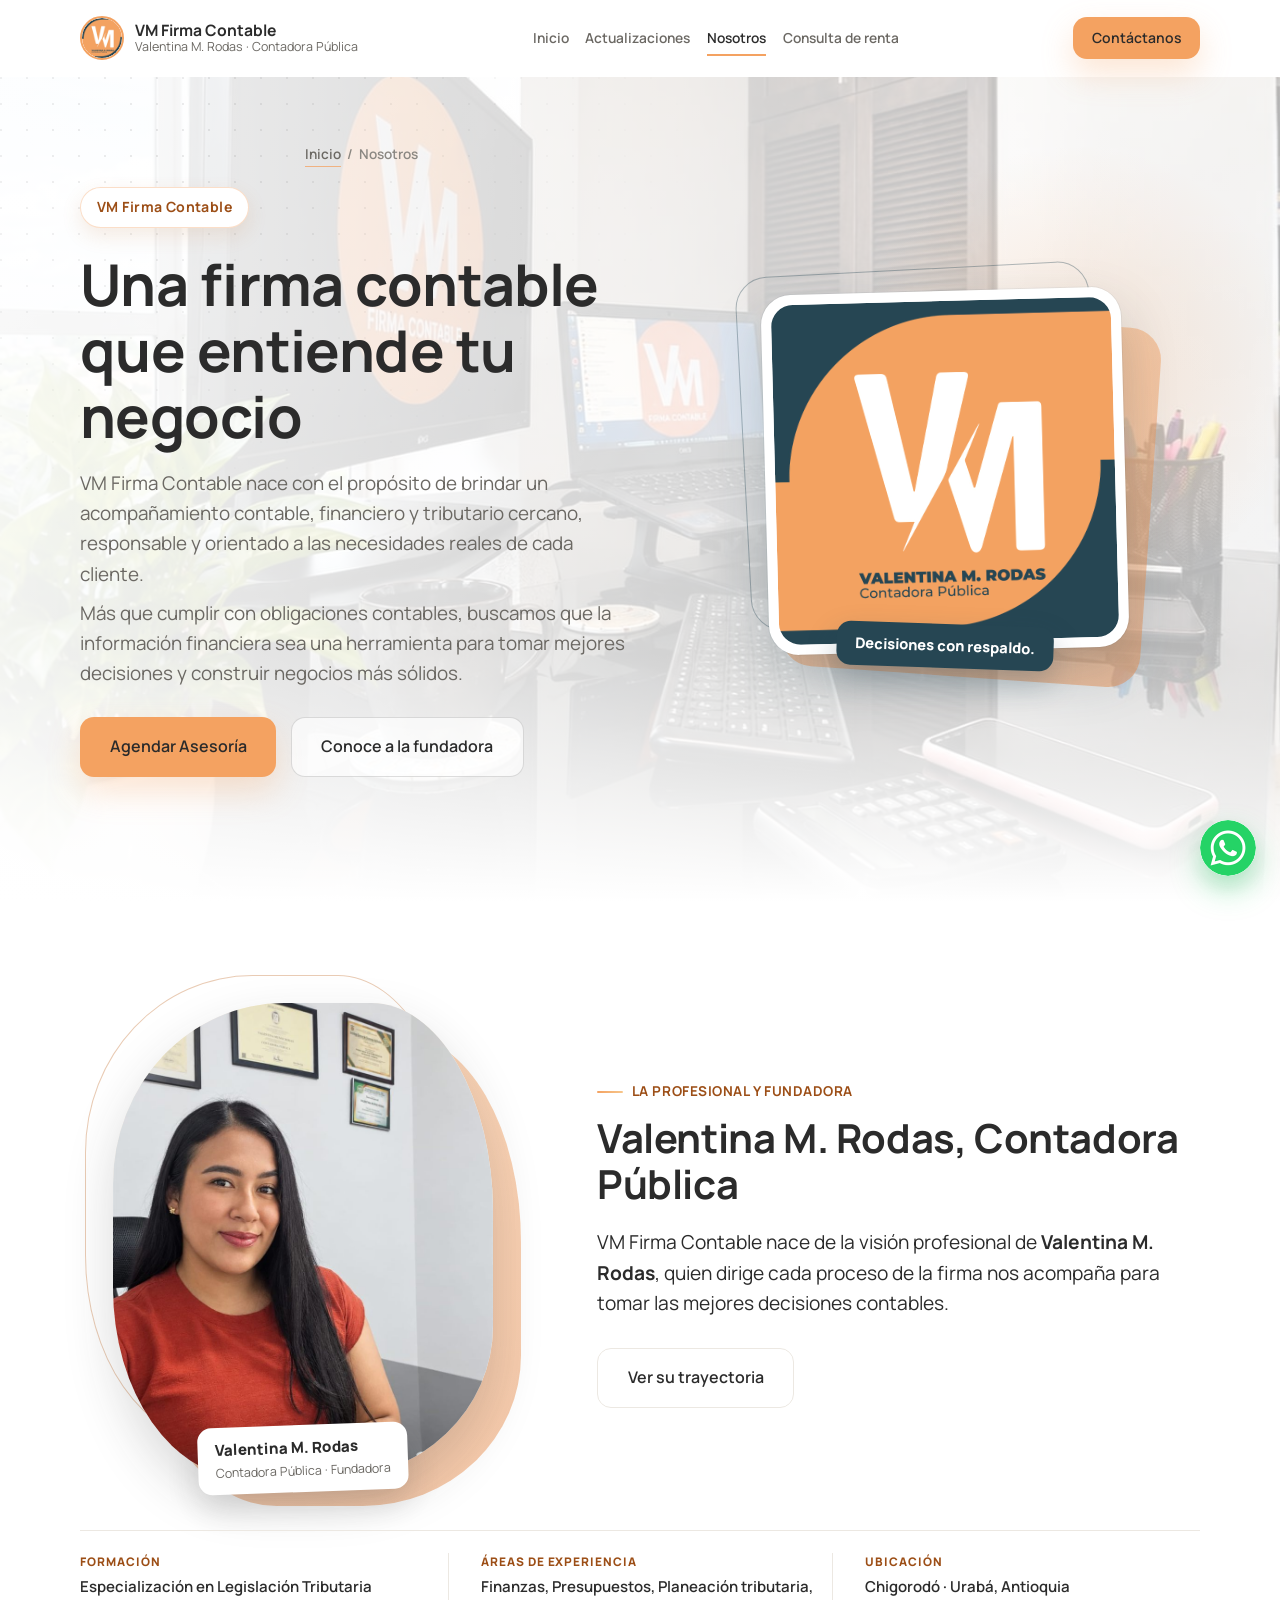
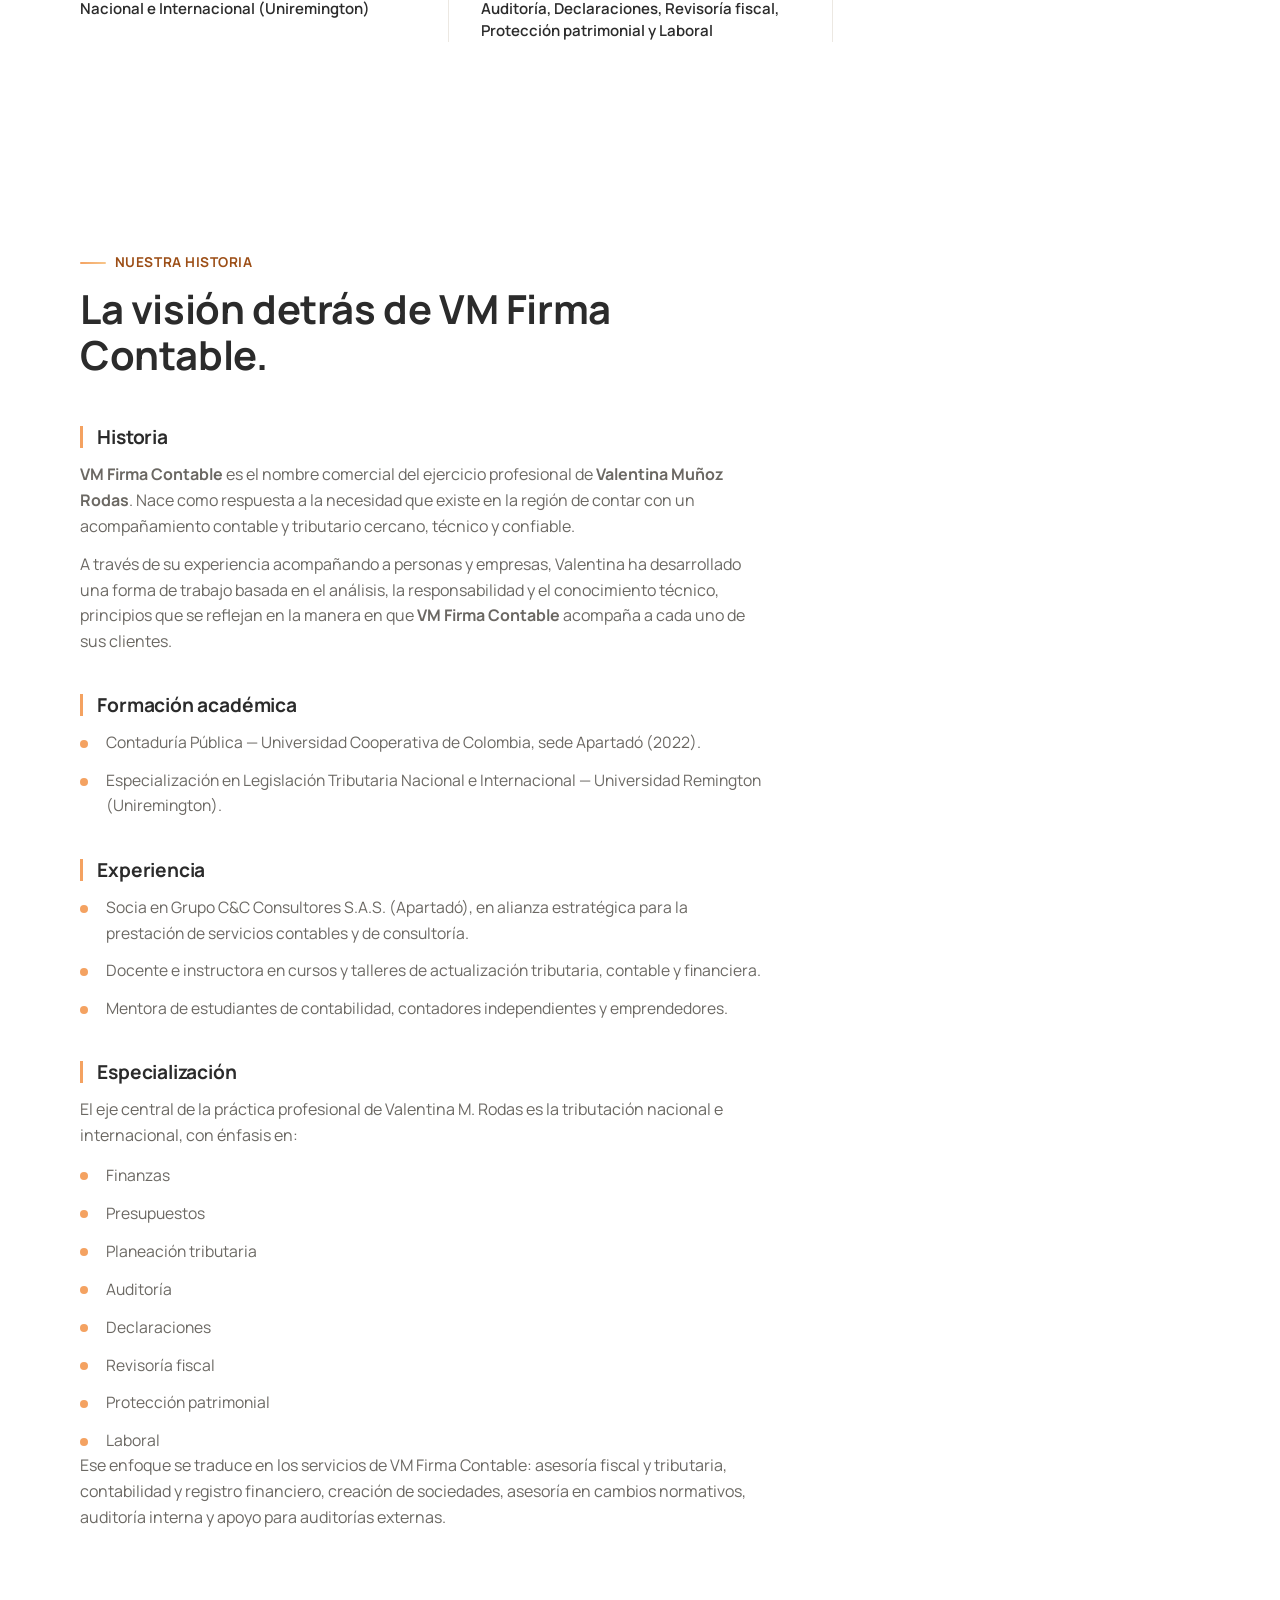
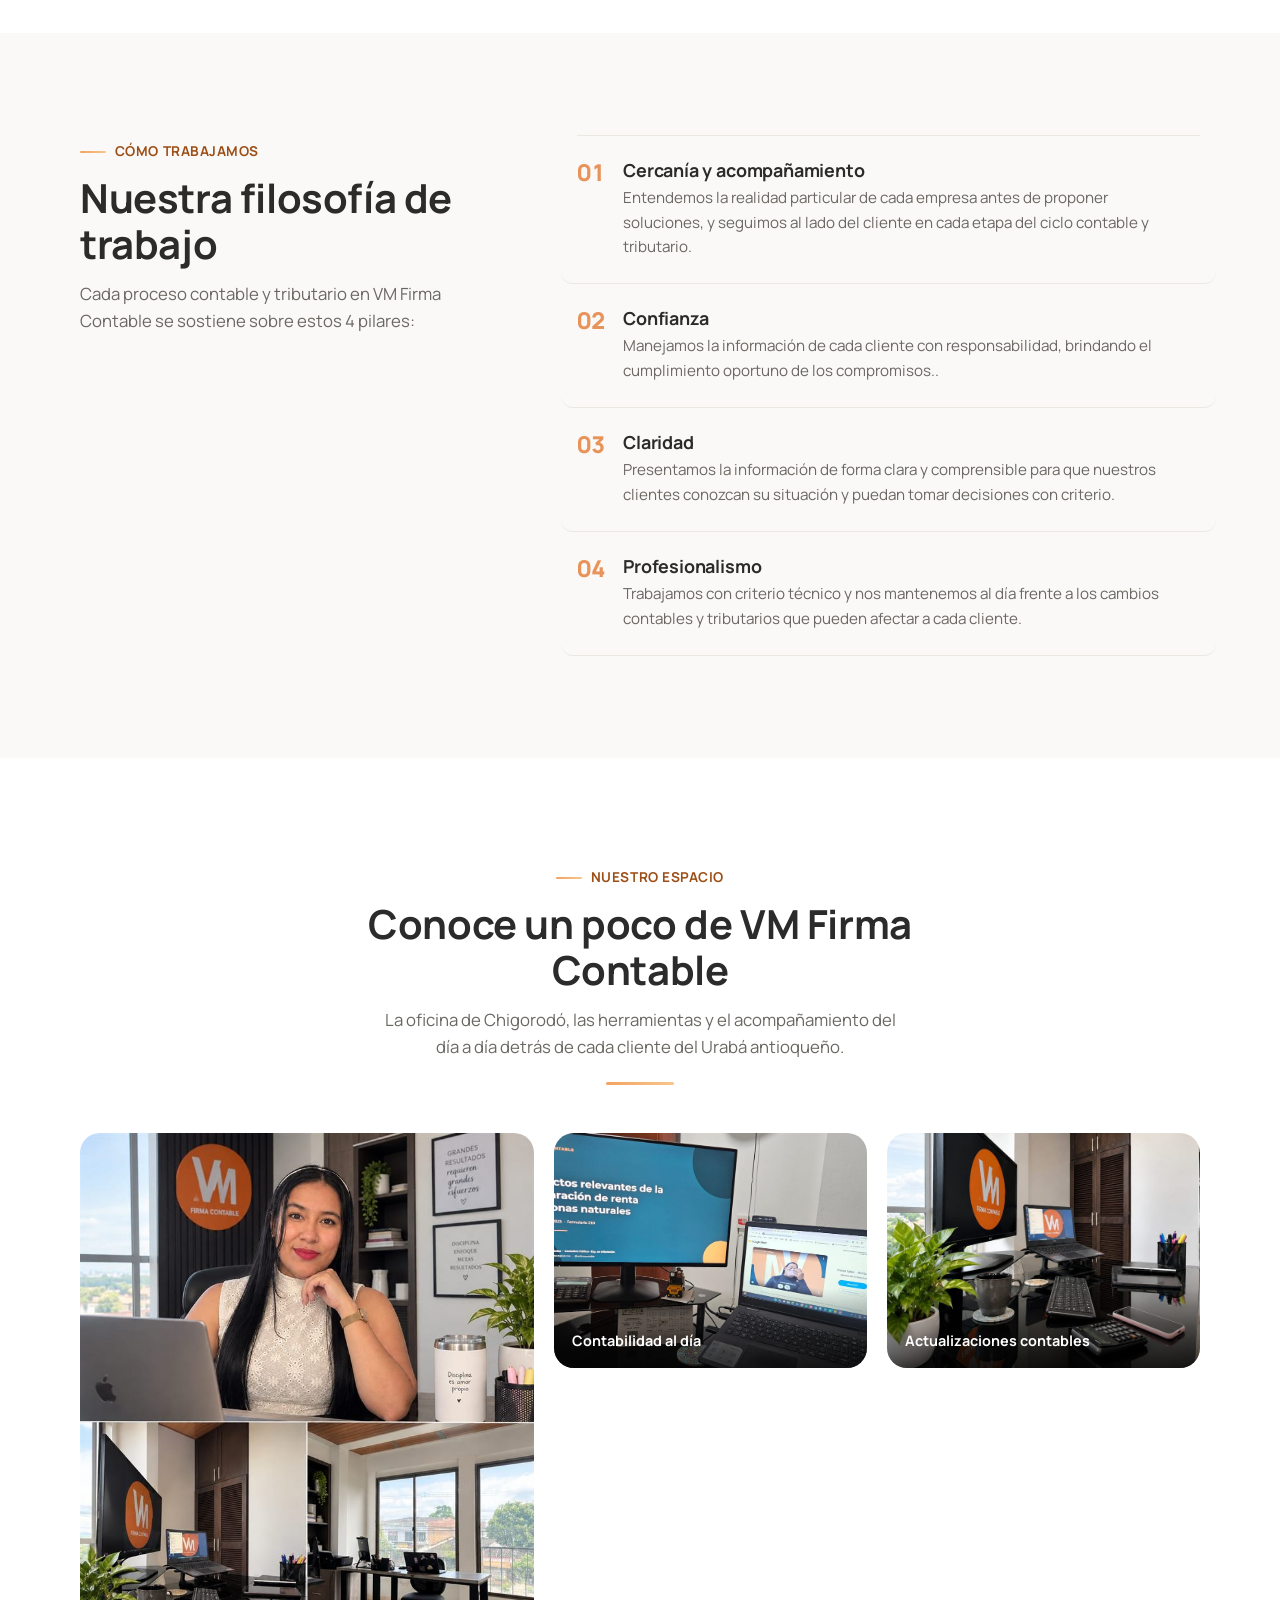
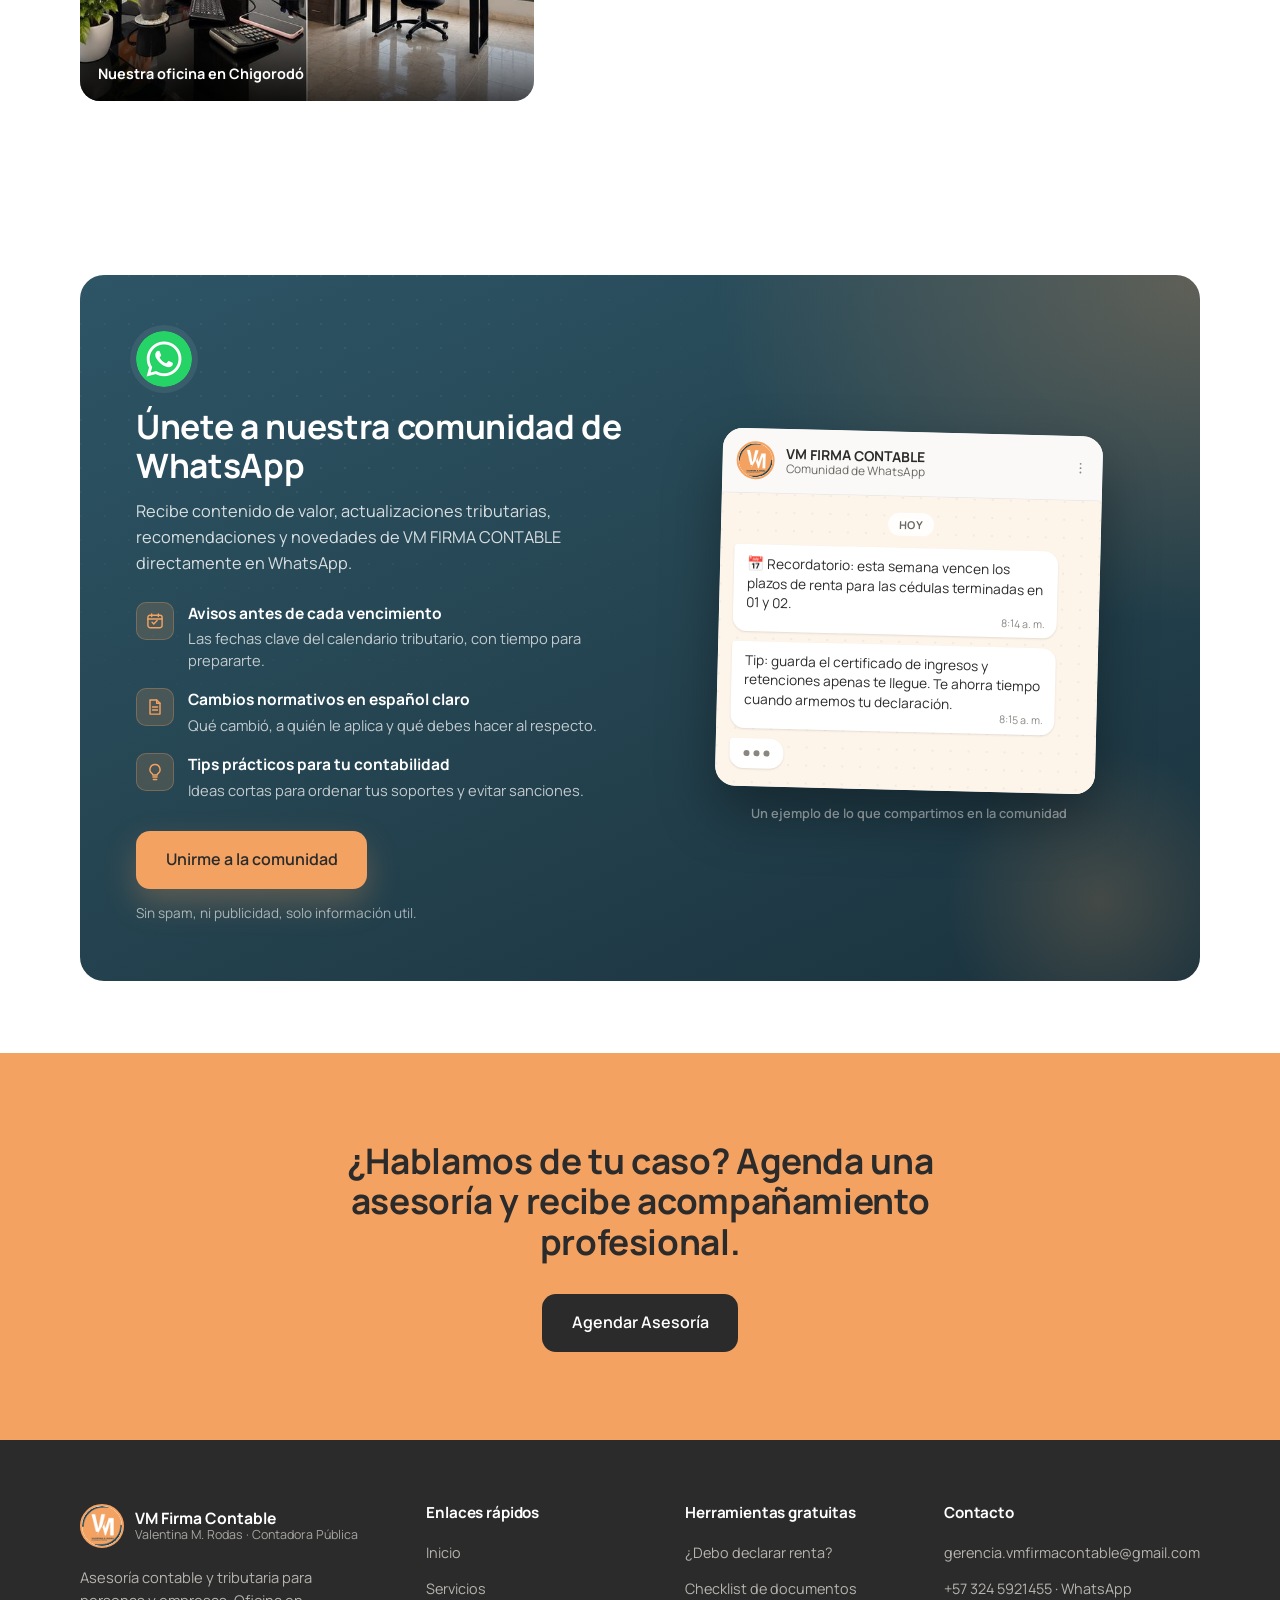
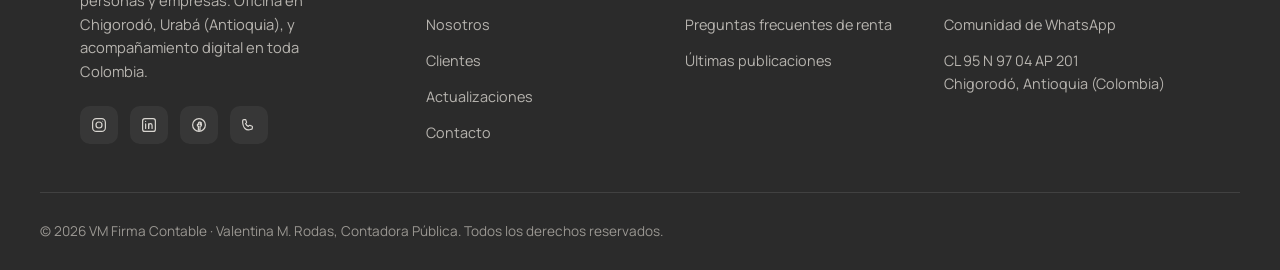
==== biografia.html @ 5d41e36f "website upload" ====
<!DOCTYPE html>
<html lang="es-CO">
<head>
  <meta charset="UTF-8">
  <meta name="viewport" content="width=device-width, initial-scale=1.0">
  <title>Valentina M. Rodas · Contadora Pública en Chigorodó, Urabá</title>
  <meta name="description" content="Valentina M. Rodas, contadora pública especialista en tributación nacional e internacional y fundadora de VM Firma Contable en Chigorodó, Urabá.">
  <meta name="author" content="Valentina M. Rodas">
  <meta name="robots" content="index, follow, max-snippet:-1, max-image-preview:large, max-video-preview:-1">
  <meta name="theme-color" content="#F4A261">

  <!-- URL canónica: evita que /index.html, parámetros o variantes
       se indexen como páginas distintas. -->
  <link rel="canonical" href="https://vmfirmacontable.vercel.app/biografia.html">

  <!-- Open Graph (WhatsApp, Facebook, LinkedIn) -->
  <meta property="og:type" content="profile">
  <meta property="og:locale" content="es_CO">
  <meta property="og:site_name" content="VM Firma Contable · Valentina M. Rodas">
  <meta property="og:url" content="https://vmfirmacontable.vercel.app/biografia.html">
  <meta property="og:title" content="Valentina M. Rodas · Contadora Pública en Chigorodó, Urabá">
  <meta property="og:description" content="Formación, experiencia y forma de trabajar de la contadora pública detrás de VM Firma Contable.">
  <meta property="og:image" content="https://vmfirmacontable.vercel.app/assets/og-image.jpg">
  <meta property="og:image:width" content="1200">
  <meta property="og:image:height" content="630">
  <meta property="og:image:alt" content="Valentina M. Rodas, Contadora Pública — VM Firma Contable, Chigorodó, Urabá">

  <!-- Twitter / X -->
  <meta name="twitter:card" content="summary_large_image">
  <meta name="twitter:title" content="Valentina M. Rodas · Contadora Pública en Chigorodó, Urabá">
  <meta name="twitter:description" content="Formación, experiencia y forma de trabajar de la contadora pública detrás de VM Firma Contable.">
  <meta name="twitter:image" content="https://vmfirmacontable.vercel.app/assets/og-image.jpg">

  <!-- Iconos y manifiesto (el logo real de la marca, en tamaño de icono) -->
  <link rel="icon" href="assets/logo-vm-96.png" type="image/png" sizes="96x96">
  <link rel="apple-touch-icon" href="assets/logo-vm-96.png">
  <link rel="manifest" href="site.webmanifest">

  <!-- Tipografía: se precarga y se aplica sin bloquear el render.
       Pesos usados realmente por el CSS: 400, 600, 700 y 800. -->
  <link rel="preconnect" href="https://fonts.googleapis.com">
  <link rel="preconnect" href="https://fonts.gstatic.com" crossorigin>
  <link rel="preload" as="style" href="https://fonts.googleapis.com/css2?family=Manrope:wght@400;600;700;800&display=swap">
  <link rel="stylesheet" href="https://fonts.googleapis.com/css2?family=Manrope:wght@400;600;700;800&display=swap" media="print" onload="this.media='all'">
  <noscript><link rel="stylesheet" href="https://fonts.googleapis.com/css2?family=Manrope:wght@400;600;700;800&display=swap"></noscript>

  <link rel="stylesheet" href="css/styles.css">
  <link rel="stylesheet" href="css/pages.css">

  <!-- ===================================================================
       Datos estructurados: perfil profesional + migas de pan.
       Solo refleja informacion que aparece visible en esta pagina.
       =================================================================== -->
  <script type="application/ld+json">
  {
    "@context": "https://schema.org",
    "@graph": [
      {
        "@type": "Person",
        "@id": "https://vmfirmacontable.vercel.app/biografia.html#valentina",
        "name": "Valentina Mu\u00f1oz Rodas",
        "alternateName": "Valentina M. Rodas",
        "jobTitle": "Contadora P\u00fablica \u00b7 Esp. en Legislaci\u00f3n Tributaria Nacional e Internacional",
        "description": "Contadora p\u00fablica con base en Chigorod\u00f3, Urab\u00e1 (Antioquia), fundadora y directora de VM Firma Contable, especializada en tributaci\u00f3n nacional e internacional.",
        "url": "https://vmfirmacontable.vercel.app/biografia.html",
        "image": "https://vmfirmacontable.vercel.app/assets/equipo/valentina-retrato.jpg",
        "knowsLanguage": "es-CO",
        "worksFor": { "@id": "https://vmfirmacontable.vercel.app/#firma" },
        "alumniOf": [
          {
            "@type": "CollegeOrUniversity",
            "name": "Universidad Cooperativa de Colombia, sede Apartad\u00f3"
          },
          {
            "@type": "CollegeOrUniversity",
            "name": "Universidad Remington (Uniremington)"
          }
        ],
        "knowsAbout": [
          "Legislaci\u00f3n tributaria nacional e internacional",
          "Planeaci\u00f3n tributaria",
          "Contabilidad y registro financiero",
          "Declaraci\u00f3n de renta",
          "Revisor\u00eda fiscal",
          "Auditor\u00eda interna",
          "Finanzas y presupuestos",
          "Protecci\u00f3n patrimonial",
          "Creaci\u00f3n de sociedades"
        ],
        "address": {
          "@type": "PostalAddress",
          "addressLocality": "Chigorod\u00f3",
          "addressRegion": "Antioquia",
          "addressCountry": "CO"
        },
        "sameAs": [
          "https://www.linkedin.com/in/rodasvalentina12",
          "https://www.instagram.com/vmfirmacontable/"
        ]
      },
      {
        "@type": "ProfilePage",
        "@id": "https://vmfirmacontable.vercel.app/biografia.html#webpage",
        "url": "https://vmfirmacontable.vercel.app/biografia.html",
        "name": "Valentina M. Rodas \u00b7 Contadora P\u00fablica en Chigorod\u00f3, Urab\u00e1",
        "isPartOf": { "@id": "https://vmfirmacontable.vercel.app/#website" },
        "mainEntity": { "@id": "https://vmfirmacontable.vercel.app/biografia.html#valentina" },
        "inLanguage": "es-CO"
      },
      {
        "@type": "BreadcrumbList",
        "@id": "https://vmfirmacontable.vercel.app/biografia.html#breadcrumb",
        "itemListElement": [
        { "@type": "ListItem", "position": 1, "name": "Inicio", "item": "https://vmfirmacontable.vercel.app/" },
        { "@type": "ListItem", "position": 2, "name": "Nosotros" }
        ]
      }
    ]
  }
  </script>
</head>
<body data-page="biografia">
  <a class="skip-link" href="#main-content">Saltar al contenido principal</a>

  <header class="site-header" id="siteHeader">
    <div class="container site-header__inner">
      <a href="index.html" class="brand" aria-label="VM Firma Contable — Ir al inicio">
        <span class="brand__mark" aria-hidden="true">
          <img src="assets/logo-vm-96.png" alt="" width="96" height="96">
        </span>
        <span class="brand__text">
          <span class="brand__name">VM Firma Contable</span>
          <span class="brand__role">Valentina M. Rodas<span class="brand__role-extra"> · Contadora Pública</span></span>
        </span>
      </a>

      <nav class="main-nav" id="mainNav" aria-label="Navegación principal">
        <ul class="main-nav__list">
          <li><a href="index.html#inicio">Inicio</a></li>
          <li><a href="actualizaciones-contables.html" data-page="actualizaciones">Actualizaciones</a></li>
          <li><a href="biografia.html" data-page="biografia">Nosotros</a></li>
          <li><a href="consulta-renta.html" data-page="consulta-renta">Consulta de renta</a></li>
        </ul>
      </nav>

      <div class="site-header__actions">
        <a href="index.html#contacto" class="btn btn--primary btn--sm">
          <span class="btn-text-full">Contáctanos</span>
          <span class="btn-text-short">Contacto</span>
        </a>
      </div>

      <button type="button" class="nav-toggle" id="navToggle" aria-expanded="false" aria-controls="mainNav" aria-label="Abrir menú de navegación">
        <span class="nav-toggle__bar"></span>
        <span class="nav-toggle__bar"></span>
        <span class="nav-toggle__bar"></span>
      </button>
    </div>
  </header>

  <main id="main-content">

    <!-- ===================== HERO · LA FIRMA =====================
         Primer bloque de "Nosotros": presenta a VM Firma Contable como
         marca, sin hablar todavía de la profesional. -->
    <section class="hero hero--claro bio-hero firma-hero">
      <div class="container hero__inner">
        <div class="hero__content">
          <nav class="breadcrumb" aria-label="Ruta de navegación">
            <a href="index.html">Inicio</a>
            <span aria-hidden="true">/</span>
            <span>Nosotros</span>
          </nav>

          <p class="hero__badge reveal">VM Firma Contable</p>
          <h1 class="hero__title reveal">Una firma contable que entiende tu negocio</h1>
          <p class="hero__subtitle reveal">VM Firma Contable nace con el propósito de brindar un acompañamiento contable, financiero y tributario cercano, responsable y orientado a las necesidades reales de cada cliente.</p>
          <p class="hero__subtitle reveal">Más que cumplir con obligaciones contables, buscamos que la información financiera sea una herramienta para tomar mejores decisiones y construir negocios más sólidos.</p>

          <div class="hero__cta reveal">
            <a href="https://wa.me/573245921455" class="btn btn--primary btn--lg" data-wa="biografia">Agendar Asesoría</a>
            <a href="#profesional" class="btn btn--ghost btn--lg">Conoce a la fundadora</a>
          </div>
        </div>

        <!-- Logo de la firma (assets/firma/logo-firma.png) -->
        <figure class="firma-logo reveal">
          <div class="firma-logo__frame">
            <img src="assets/firma/logo-firma.jpeg" width="800" height="800" fetchpriority="high" decoding="async" alt="Logo de VM Firma Contable">
          </div>
          <figcaption class="firma-logo__lema">Decisiones con respaldo.</figcaption>
        </figure>
      </div>
    </section>

    <!-- ===================== LA PROFESIONAL =====================
         Segundo bloque: Valentina como profesional y fundadora, la
         visión alrededor de la cual crece la firma. -->
    <section id="profesional" class="section profesional">
      <div class="container profesional__grid">
        <!-- Fotografía profesional de Valentina M. Rodas -->
        <figure class="hero-figure reveal">
          <div class="bio-portrait">
            <img src="assets/equipo/valentina-retrato.jpg" width="820" height="1367" decoding="async" alt="Retrato de Valentina M. Rodas, contadora pública y fundadora de VM Firma Contable">
          </div>
          <figcaption class="hero-figure__caption">
            <span class="hero-figure__name">Valentina M. Rodas</span>
            <span class="hero-figure__role">Contadora Pública · Fundadora</span>
          </figcaption>
        </figure>

        <div class="profesional__content">
          <div class="section-header reveal">
            <p class="section-eyebrow">La profesional y fundadora</p>
            <h2 class="section-title">Valentina M. Rodas, Contadora Pública</h2>
          </div>
          <p class="profesional__lead reveal">VM Firma Contable nace de la visión profesional de <strong>Valentina M. Rodas</strong>, quien dirige cada proceso de la firma nos acompaña para tomar las mejores decisiones contables.</p>
          <div class="hero__cta reveal">
            <a href="#historia" class="btn btn--ghost btn--lg">Ver su trayectoria</a>
          </div>
        </div>
      </div>

      <!-- Credenciales de la profesional -->
      <div class="container">
        <ul class="hero-credenciales reveal">
          <li>
            <span>Formación</span>
            <strong>Especialización en Legislación Tributaria Nacional e Internacional (Uniremington)</strong>
          </li>
          <li>
            <span>Áreas de Experiencia</span>
            <strong>Finanzas, Presupuestos, Planeación tributaria, Auditoría, Declaraciones, Revisoría fiscal, Protección patrimonial y Laboral</strong>
          </li>
          <li>
            <span>Ubicación</span>
            <strong>Chigorodó · Urabá, Antioquia</strong>
          </li>
        </ul>
      </div>
    </section>

    <!-- ===================== HISTORIA ===================== -->
    <section id="historia" class="section">
      <div class="container bio__grid">
        <div>
          <div class="section-header reveal">
            <p class="section-eyebrow">Nuestra historia</p>
            <h2 class="section-title">La visión detrás de VM Firma Contable.</h2>
          </div>

          <div class="bio-block reveal">
            <h3>Historia</h3>
            <p><strong>VM Firma Contable</strong> es el nombre comercial del ejercicio profesional de
               <strong>Valentina Muñoz Rodas</strong>. Nace como respuesta a la necesidad que existe en la región de contar con un acompañamiento contable y
                tributario cercano, técnico y confiable.
            </p>

            <p>
              A través de su experiencia acompañando a personas y empresas, Valentina ha
              desarrollado una forma de trabajo basada en el análisis, la responsabilidad y
              el conocimiento técnico, principios que se reflejan en la manera en que
              <strong>VM Firma Contable</strong> acompaña a cada uno de sus clientes.
            </p>
          </div>

          <div class="bio-block reveal">
            <h3>Formación académica</h3>
            <ul class="bio-list">
              <li>Contaduría Pública — Universidad Cooperativa de Colombia, sede Apartadó (2022).</li>
              <li>Especialización en Legislación Tributaria Nacional e Internacional — Universidad Remington (Uniremington).</li>
            </ul>
          </div>

          <div class="bio-block reveal">
            <h3>Experiencia</h3>
            <ul class="bio-list">
              <li>Socia en Grupo C&amp;C Consultores S.A.S. (Apartadó), en alianza estratégica para la prestación de servicios contables y de consultoría.</li>
              <li>Docente e instructora en cursos y talleres de actualización tributaria, contable y financiera.</li>
              <li>Mentora de estudiantes de contabilidad, contadores independientes y emprendedores.</li>
              </ul>
          </div>

          <div class="bio-block reveal">
            <h3>Especialización</h3>
            <p>El eje central de la práctica profesional de Valentina M. Rodas es la tributación nacional e internacional, con énfasis en:</p>
            <ul class="bio-list">
              <li>Finanzas</li>
              <li>Presupuestos</li>
              <li>Planeación tributaria</li>
              <li>Auditoría</li>
              <li>Declaraciones</li>
              <li>Revisoría fiscal</li>
              <li>Protección patrimonial</li>
              <li>Laboral</li>
            </ul>
            <p>Ese enfoque se traduce en los <a href="index.html#servicios">servicios de VM Firma Contable</a>: asesoría fiscal y tributaria, contabilidad y registro financiero, creación de sociedades, asesoría en cambios normativos, auditoría interna y apoyo para auditorías externas.</p>
          </div>
        </div>

      </div>
    </section>

    <!-- ===================== FILOSOFÍA / PILARES ===================== -->
    <section class="pilares section">
      <div class="container pilares__grid">
        <div class="section-header reveal">
          <p class="section-eyebrow">Cómo trabajamos</p>
          <h2 class="section-title">Nuestra filosofía de trabajo</h2>
          <p class="section-subtitle">Cada proceso contable y tributario en VM Firma Contable se sostiene sobre estos 4 pilares:</p>
        </div>

        <ol class="pilares__list">
          <li class="pilar reveal">
            <span class="pilar__num" aria-hidden="true">01</span>
            <div class="pilar__body">
              <h3>Cercanía y acompañamiento</h3>
              <p>Entendemos la realidad particular de cada empresa antes de proponer soluciones, y seguimos al lado del cliente en cada etapa del ciclo contable y tributario.</p>
            </div>
          </li>

          <li class="pilar reveal">
            <span class="pilar__num" aria-hidden="true">02</span>
            <div class="pilar__body">
              <h3>Confianza</h3>
              <p>Manejamos la información de cada cliente con responsabilidad, brindando el cumplimiento oportuno de los compromisos..</p>
            </div>
          </li>

          <li class="pilar reveal">
            <span class="pilar__num" aria-hidden="true">03</span>
            <div class="pilar__body">
              <h3>Claridad</h3>
              <p>Presentamos la información de forma clara y comprensible para que nuestros clientes conozcan su situación y puedan tomar decisiones con criterio.</p>
            </div>
          </li>

          <li class="pilar reveal">
            <span class="pilar__num" aria-hidden="true">04</span>
            <div class="pilar__body">
              <h3>Profesionalismo</h3>
              <p>Trabajamos con criterio técnico y nos mantenemos al día frente a los cambios contables y tributarios que pueden afectar a cada cliente.</p>
            </div>
          </li>

        </ol>
      </div>
    </section>

    <!-- ===================== NUESTRO ESPACIO ===================== -->
    <section id="espacio" class="section">
      <div class="container">
        <div class="section-header center reveal">
          <p class="section-eyebrow">Nuestro espacio</p>
          <h2 class="section-title">Conoce un poco de VM Firma Contable</h2>
          <p class="section-subtitle">La oficina de Chigorodó, las herramientas y el acompañamiento del día a día detrás de cada cliente del Urabá antioqueño.</p>
        </div>

        <div class="espacio__grid">
          <figure class="photo-slot reveal">
            <img src="assets/equipo/oficina.jpg" width="700" height="876" loading="lazy" decoding="async" alt="Oficina de VM Firma Contable en Chigorodó">
            <figcaption class="photo-slot__caption">Nuestra oficina en Chigorodó</figcaption>
          </figure>

          <figure class="photo-slot reveal">
            <img src="assets/equipo/equipo.jpg" width="1100" height="619" loading="lazy" decoding="async" alt="Equipo de trabajo de VM Firma Contable">
            <figcaption class="photo-slot__caption">Contabilidad al día</figcaption>
          </figure>

          <figure class="photo-slot reveal">
            <img src="assets/equipo/atencion.jpg" width="760" height="710" loading="lazy" decoding="async" alt="Asesoría contable con un cliente">
            <figcaption class="photo-slot__caption">Actualizaciones contables</figcaption>
          </figure>
        </div>
      </div>
    </section>

    <!-- ===================== COMUNIDAD DE WHATSAPP ===================== -->
    <section id="comunidad" class="comunidad">
      <div class="container">
        <div class="comunidad__card reveal">
          <div class="comunidad__body">
            <span class="comunidad__icon" aria-hidden="true">
              <img src="assets/whatsapp.png" alt="" width="56" height="56" loading="lazy" decoding="async">
            </span>
            <h2 class="comunidad__title">Únete a nuestra comunidad de WhatsApp</h2>
            <p class="comunidad__text">Recibe contenido de valor, actualizaciones tributarias, recomendaciones y novedades de VM FIRMA CONTABLE directamente en WhatsApp.</p>

            <ul class="comunidad__list">
              <li>
                <span class="comunidad__list-icon" aria-hidden="true">
                  <svg viewBox="0 0 24 24" fill="none" stroke="currentColor" stroke-width="1.7" stroke-linecap="round" stroke-linejoin="round"><rect x="3.5" y="5" width="17" height="15" rx="2.5"/><path d="M3.5 9.5h17M8 3.5v3M16 3.5v3"/><path d="M8.5 13.5l2 2 4-4"/></svg>
                </span>
                <span class="comunidad__list-text">
                  <strong>Avisos antes de cada vencimiento</strong>
                  Las fechas clave del calendario tributario, con tiempo para prepararte.
                </span>
              </li>
              <li>
                <span class="comunidad__list-icon" aria-hidden="true">
                  <svg viewBox="0 0 24 24" fill="none" stroke="currentColor" stroke-width="1.7" stroke-linecap="round" stroke-linejoin="round"><path d="M6 3.5h8l4 4v13H6z"/><path d="M14 3.5v4h4"/><path d="M9 12h6M9 15.5h6"/></svg>
                </span>
                <span class="comunidad__list-text">
                  <strong>Cambios normativos en español claro</strong>
                  Qué cambió, a quién le aplica y qué debes hacer al respecto.
                </span>
              </li>
              <li>
                <span class="comunidad__list-icon" aria-hidden="true">
                  <svg viewBox="0 0 24 24" fill="none" stroke="currentColor" stroke-width="1.7" stroke-linecap="round" stroke-linejoin="round"><path d="M9.5 18h5"/><path d="M10 21h4"/><path d="M12 3a6 6 0 00-3.5 10.9c.5.4.8 1 .8 1.6h5.4c0-.6.3-1.2.8-1.6A6 6 0 0012 3z"/></svg>
                </span>
                <span class="comunidad__list-text">
                  <strong>Tips prácticos para tu contabilidad</strong>
                  Ideas cortas para ordenar tus soportes y evitar sanciones.
                </span>
              </li>
            </ul>

            <div class="comunidad__actions">
              <a href="https://chat.whatsapp.com/EwELMxwd1Uo0adixCrLXA1" class="btn btn--primary btn--lg" data-wa-comunidad target="_blank" rel="noopener">Unirme a la comunidad</a>
              <p class="comunidad__note">Sin spam, ni publicidad, solo información util.</p>
            </div>
          </div>

          <!-- Vista previa decorativa del chat: ejemplo de lo que se
               comparte en la comunidad. -->
          <div class="comunidad__preview">
            <div class="wa-chat" aria-hidden="true">
              <div class="wa-chat__head">
                <span class="wa-chat__avatar"><img src="assets/logo-vm-96.png" alt="" width="96" height="96" loading="lazy" decoding="async"></span>
                <span class="wa-chat__id">
                  <strong>VM FIRMA CONTABLE</strong>
                  <span>Comunidad de WhatsApp</span>
                </span>
                <span class="wa-chat__menu">
                  <svg viewBox="0 0 24 24" fill="currentColor"><circle cx="12" cy="5.5" r="1.4"/><circle cx="12" cy="12" r="1.4"/><circle cx="12" cy="18.5" r="1.4"/></svg>
                </span>
              </div>

              <div class="wa-chat__body">
                <span class="wa-chat__day">Hoy</span>

                <p class="wa-bubble">
                  📅 Recordatorio: esta semana vencen los plazos de renta para las cédulas terminadas en 01 y 02.
                  <span class="wa-bubble__time">8:14 a.&nbsp;m.</span>
                </p>

                <p class="wa-bubble">
                  Tip: guarda el certificado de ingresos y retenciones apenas te llegue. Te ahorra tiempo cuando armemos tu declaración.
                  <span class="wa-bubble__time">8:15 a.&nbsp;m.</span>
                </p>

                <p class="wa-bubble wa-bubble--typing">
                  <span></span><span></span><span></span>
                </p>
              </div>
            </div>

            <p class="comunidad__caption">Un ejemplo de lo que compartimos en la comunidad</p>
          </div>
        </div>
      </div>
    </section>

    <!-- ===================== CTA FINAL ===================== -->
    <section class="cta">
      <div class="container cta__inner reveal">
        <h2 class="cta__title">¿Hablamos de tu caso? Agenda una asesoría y recibe acompañamiento profesional.</h2>
        <a href="https://wa.me/573245921455" class="btn btn--dark btn--lg" data-wa="asesoria">Agendar Asesoría</a>
      </div>
    </section>
  </main>

  <!-- ===================== FOOTER ===================== -->
  <footer class="site-footer">
    <div class="container site-footer__grid">
      <div class="site-footer__brand">
        <a href="index.html" class="brand" aria-label="VM Firma Contable — Ir al inicio">
          <span class="brand__mark" aria-hidden="true">
            <img src="assets/logo-vm-96.png" alt="" width="96" height="96">
          </span>
          <span class="brand__text">
            <span class="brand__name">VM Firma Contable</span>
            <span class="brand__role">Valentina M. Rodas<span class="brand__role-extra"> · Contadora Pública</span></span>
          </span>
        </a>
        <p>Asesoría contable y tributaria para personas y empresas. Oficina en Chigorodó, Urabá (Antioquia), y acompañamiento digital en toda Colombia.</p>
        <ul class="site-footer__social">
          <li><a target="_blank" rel="noopener noreferrer" href="https://www.instagram.com/vmfirmacontable/?hl=es" aria-label="Síguenos en Instagram"><svg viewBox="0 0 24 24" fill="none" stroke="currentColor" stroke-width="1.6" stroke-linecap="round" stroke-linejoin="round"><rect x="3.5" y="3.5" width="17" height="17" rx="5"/><circle cx="12" cy="12" r="4"/><circle cx="17" cy="7" r="0.6" fill="currentColor" stroke="none"/></svg></a></li>
          <li><a target="_blank" rel="noopener noreferrer" href="https://www.linkedin.com/in/rodasvalentina12" aria-label="Síguenos en LinkedIn"><svg viewBox="0 0 24 24" fill="none" stroke="currentColor" stroke-width="1.6" stroke-linecap="round" stroke-linejoin="round"><rect x="3.5" y="3.5" width="17" height="17" rx="3"/><line x1="7.5" y1="10.5" x2="7.5" y2="16.5"/><line x1="7.5" y1="7.2" x2="7.5" y2="7.3"/><path d="M11.5 16.5v-4a2.3 2.3 0 014.6 0v4"/><line x1="11.5" y1="10.5" x2="11.5" y2="16.5"/></svg></a></li>
          <li><a target="_blank" rel="noopener noreferrer" href="https://www.facebook.com/profile.php?id=61587332335362&ref=PROFILE_EDIT_xav_ig_profile_page_web" aria-label="Síguenos en Facebook"><svg viewBox="0 0 24 24" fill="none" stroke="currentColor" stroke-width="1.6" stroke-linecap="round" stroke-linejoin="round"><circle cx="12" cy="12" r="8.5"/><path d="M13.8 8.2h-1.3c-.8 0-1.3.6-1.3 1.4v1.6H9.9v2.1h1.3v5.6h2.2v-5.6h1.6l.3-2.1h-1.9V9.9c0-.3.2-.5.5-.5h1.4z"/></svg></a></li>
          <li><a href="https://wa.me/573245921455" data-wa="general" target="_blank" rel="noopener" aria-label="Escríbenos por WhatsApp"><svg viewBox="0 0 24 24" fill="none" stroke="currentColor" stroke-width="1.6" stroke-linecap="round" stroke-linejoin="round"><path d="M3.5 6.5c0-1 .8-1.8 1.8-1.8h1.6c.5 0 .9.3 1 .8l.8 2.6c.1.4 0 .8-.3 1.1l-1 .9c.7 1.7 2 3 3.7 3.7l.9-1c.3-.3.7-.4 1.1-.3l2.6.8c.5.1.8.5.8 1v1.6c0 1-.8 1.8-1.8 1.8C8.3 20.6 3.4 15.7 3.5 6.5z"/></svg></a></li>
        </ul>
      </div>

      <nav class="site-footer__col" aria-label="Enlaces rápidos">
        <h3>Enlaces rápidos</h3>
        <ul>
          <li><a href="index.html#inicio">Inicio</a></li>
          <li><a href="index.html#servicios">Servicios</a></li>
          <li><a href="biografia.html">Nosotros</a></li>
          <li><a href="index.html#clientes">Clientes</a></li>
          <li><a href="actualizaciones-contables.html">Actualizaciones</a></li>
          <li><a href="index.html#contacto">Contacto</a></li>
        </ul>
      </nav>

      <nav class="site-footer__col" aria-label="Herramientas gratuitas">
        <h3>Herramientas gratuitas</h3>
        <ul>
          <li><a href="consulta-renta.html#renta">¿Debo declarar renta?</a></li>
          <li><a href="consulta-renta.html#documentos">Checklist de documentos</a></li>
          <li><a href="consulta-renta.html#preguntas-frecuentes">Preguntas frecuentes de renta</a></li>
          <li><a href="actualizaciones-contables.html#publicaciones">Últimas publicaciones</a></li>
        </ul>
      </nav>

      <div class="site-footer__col">
        <h3>Contacto</h3>
        <ul>
          <li><a href="mailto:gerencia.vmfirmacontable@gmail.com">gerencia.vmfirmacontable@gmail.com</a></li>
          <li><a href="tel:+573245921455">+57 324 5921455</a> · <a href="https://wa.me/573245921455" data-wa="general" target="_blank" rel="noopener">WhatsApp</a></li>
          <li><a href="https://chat.whatsapp.com/EwELMxwd1Uo0adixCrLXA1" data-wa-comunidad target="_blank" rel="noopener">Comunidad de WhatsApp</a></li>
          <li>CL 95 N 97 04 AP 201<br>Chigorodó, Antioquia (Colombia)</li>
        </ul>
      </div>
    </div>

    <div class="site-footer__bottom">
      <div class="container site-footer__bottom-inner">
        <p>© 2026 VM Firma Contable · Valentina M. Rodas, Contadora Pública. Todos los derechos reservados.</p>
      </div>
    </div>
  </footer>

  <!-- Botones flotantes: WhatsApp y volver arriba.
       El icono es assets/whatsapp.png: cambialo por otro archivo con el
       mismo nombre para reemplazarlo. -->
  <a href="https://wa.me/573245921455" class="whatsapp-fab" data-wa="asesoria" target="_blank" rel="noopener" aria-label="Escríbenos por WhatsApp">
    <img src="assets/whatsapp.png" alt="" width="56" height="56" loading="lazy" decoding="async">
  </a>

  <button type="button" class="to-top" data-to-top aria-label="Volver arriba">
    <svg viewBox="0 0 24 24" fill="none" stroke="currentColor" stroke-width="2" stroke-linecap="round" stroke-linejoin="round" aria-hidden="true"><path d="M12 19V5"/><path d="M5.5 11.5L12 5l6.5 6.5"/></svg>
  </button>

  <script src="js/config.js"></script>
  <script src="js/main.js" defer></script>
</body>
</html>
---- css/styles.css ----
/* =============================================================
   Valentina Rodas · Contadora Pública — Design System & Styles
   ============================================================= */

/* ---------- Reset ---------- */
*, *::before, *::after { box-sizing: border-box; }
html, body, h1, h2, h3, h4, p, ul, ol, li, figure { margin: 0; }
ul, ol { padding: 0; list-style: none; }
img, svg { display: block; max-width: 100%; }
a { color: inherit; text-decoration: none; }
button { font: inherit; color: inherit; background: none; border: none; cursor: pointer; }
input, textarea { font: inherit; color: inherit; }

/* ---------- Design tokens ---------- */
:root {
  --color-accent: #F4A261;
  --color-accent-dark: #E8935A;
  --color-accent-light: #FCEBD9;
  --color-accent-tint: #FDF4EA;
  --color-accent-text: #9C4E16;

  --color-white: #FFFFFF;
  --color-black: #2B2B2B;
  --color-ink: #1F1F1F;

  --color-text: #2B2B2B;
  --color-text-secondary: #6B6863;
  --color-text-muted: #8A8782;

  --color-border: #ECE8E2;
  --color-surface: #FAF9F7;

  --radius-sm: 10px;
  --radius-md: 14px;
  --radius-lg: 16px;
  --radius-full: 999px;

  --shadow-sm: 0 1px 2px rgba(43, 43, 43, 0.05), 0 1px 4px rgba(43, 43, 43, 0.04);
  --shadow-md: 0 8px 24px rgba(43, 43, 43, 0.07);
  --shadow-lg: 0 20px 48px rgba(43, 43, 43, 0.10);
  --shadow-accent: 0 14px 32px rgba(244, 162, 97, 0.28);

  --font-sans: 'Manrope', -apple-system, BlinkMacSystemFont, 'Segoe UI', sans-serif;

  --ease: cubic-bezier(0.4, 0, 0.2, 1);
  --transition: 300ms var(--ease);

  --container-max: 1200px;
  --section-pad: clamp(4rem, 8vw, 7rem);
}

/* ---------- Base ---------- */
html {
  scroll-behavior: smooth;
  -webkit-text-size-adjust: 100%;
}

body {
  font-family: var(--font-sans);
  color: var(--color-text);
  background: var(--color-white);
  line-height: 1.6;
  font-weight: 400;
  -webkit-font-smoothing: antialiased;
}

h1, h2, h3, h4 {
  font-weight: 700;
  line-height: 1.15;
  letter-spacing: -0.01em;
  color: var(--color-black);
}

.container {
  width: 100%;
  max-width: var(--container-max);
  margin: 0 auto;
  padding: 0 1.5rem;
}

.section { padding: var(--section-pad) 0; }

@media (min-width: 640px) {
  .container { padding: 0 2.5rem; }
}

.skip-link {
  position: absolute;
  left: 1rem; top: -60px;
  background: var(--color-black);
  color: var(--color-white);
  padding: 0.75rem 1.25rem;
  border-radius: var(--radius-sm);
  z-index: 1000;
  transition: top 200ms var(--ease);
}
.skip-link:focus { top: 1rem; }

:focus-visible {
  outline: 2px solid var(--color-accent-text);
  outline-offset: 3px;
  border-radius: 4px;
}

@media (prefers-reduced-motion: reduce) {
  html { scroll-behavior: auto; }
  *, *::before, *::after {
    animation-duration: 0.01ms !important;
    animation-iteration-count: 1 !important;
    transition-duration: 0.01ms !important;
  }
}

/* ---------- Scroll reveal ---------- */
.reveal.reveal-armed {
  opacity: 0;
  transform: translateY(24px);
  transition: opacity 700ms var(--ease), transform 700ms var(--ease);
  will-change: opacity, transform;
}
.reveal.reveal-armed.is-visible {
  opacity: 1;
  transform: translateY(0);
}

/* ---------- Buttons ---------- */
.btn {
  display: inline-flex;
  align-items: center;
  justify-content: center;
  gap: 0.5rem;
  font-weight: 600;
  font-size: 0.95rem;
  border-radius: var(--radius-md);
  padding: 0.85rem 1.5rem;
  transition: transform var(--transition), box-shadow var(--transition), background-color var(--transition), color var(--transition), border-color var(--transition);
  white-space: nowrap;
}

.btn--primary {
  background: var(--color-accent);
  color: var(--color-black);
  box-shadow: var(--shadow-accent);
}
.btn--primary:hover {
  background: var(--color-accent-dark);
  transform: translateY(-2px);
  box-shadow: 0 18px 36px rgba(244, 162, 97, 0.34);
}
.btn--primary:active { transform: translateY(0); }

.btn--dark {
  background: var(--color-black);
  color: var(--color-white);
}
.btn--dark:hover {
  background: #171717;
  transform: translateY(-2px);
  box-shadow: 0 16px 32px rgba(0, 0, 0, 0.18);
}

.btn--ghost {
  background: transparent;
  color: var(--color-black);
  border: 1.5px solid var(--color-border);
}
.btn--ghost:hover {
  border-color: var(--color-black);
  transform: translateY(-2px);
}

.btn--sm { padding: 0.6rem 1.15rem; font-size: 0.875rem; }
.btn--lg { padding: 1rem 1.85rem; font-size: 1rem; }

/* ---------- Section headers ---------- */
.section-eyebrow {
  display: inline-block;
  color: var(--color-accent-text);
  font-weight: 700;
  font-size: 0.85rem;
  letter-spacing: 0.04em;
  text-transform: uppercase;
  margin-bottom: 0.75rem;
}

.section-header { max-width: 640px; margin-bottom: 3rem; }
.section-header.center { margin-left: auto; margin-right: auto; text-align: center; }

.section-title {
  font-size: clamp(1.9rem, 3.2vw, 2.5rem);
  margin-bottom: 0.9rem;
}

.section-subtitle {
  font-size: 1.05rem;
  color: var(--color-text-secondary);
  max-width: 52ch;
}

.link-arrow {
  display: inline-flex;
  align-items: center;
  gap: 0.4rem;
  font-weight: 700;
  color: var(--color-black);
  border-bottom: 2px solid var(--color-accent);
  padding-bottom: 2px;
  transition: gap var(--transition), color var(--transition);
}
.link-arrow:hover { gap: 0.7rem; color: var(--color-accent-text); }

/* =============================================================
   HEADER
   ============================================================= */
.site-header {
  position: sticky;
  top: 0;
  z-index: 500;
  background: rgba(255, 255, 255, 0.85);
  backdrop-filter: blur(12px);
  -webkit-backdrop-filter: blur(12px);
  border-bottom: 1px solid transparent;
  transition: border-color var(--transition), box-shadow var(--transition);
}
.site-header.is-scrolled {
  border-color: var(--color-border);
  box-shadow: 0 4px 20px rgba(43, 43, 43, 0.05);
}

.site-header__inner {
  display: flex;
  align-items: center;
  justify-content: space-between;
  gap: 0.6rem;
  height: 76px;
}

.brand {
  display: flex;
  align-items: center;
  gap: 0.7rem;
  flex-shrink: 0;
  min-width: 0;
}

.brand__mark {
  display: flex;
  align-items: center;
  justify-content: center;
  width: 44px;
  height: 44px;
  border-radius: 50%;
  background: var(--color-white);
  border: 2px solid var(--color-accent);
  overflow: hidden;
  flex-shrink: 0;
  box-sizing: border-box;
}

.brand__mark img {
  width: 100%;
  height: 100%;
  object-fit: contain;
  display: block;
  border-radius: 50%;
}

.brand__text { display: flex; flex-direction: column; line-height: 1.2; }
.brand__name { font-weight: 700; font-size: 0.98rem; color: var(--color-black); }
.brand__role { font-size: 0.78rem; color: var(--color-text-secondary); }

/* La marca se lee "VM Firma Contable / Valentina M. Rodas - Contadora Publica".
   El cargo solo cabe en pantallas anchas; en movil queda nombre comercial
   arriba y persona natural debajo. */
@media (max-width: 639px) {
  .brand__role-extra { display: none; }
}

.main-nav {
  display: none;
}

.main-nav__list {
  display: flex;
  align-items: center;
  gap: 1.5rem;
}

.main-nav__list a {
  font-weight: 600;
  font-size: 0.92rem;
  color: var(--color-text-secondary);
  position: relative;
  padding: 0.3rem 0;
  transition: color var(--transition);
}
.main-nav__list a::after {
  content: '';
  position: absolute;
  left: 0; right: 0; bottom: -4px;
  height: 2px;
  background: var(--color-accent);
  transform: scaleX(0);
  transition: transform var(--transition);
}
.main-nav__list a:hover,
.main-nav__list a.is-active {
  color: var(--color-black);
}
.main-nav__list a:hover::after,
.main-nav__list a.is-active::after {
  transform: scaleX(1);
}

.site-header__actions {
  display: flex;
  align-items: center;
  gap: 0.6rem;
  flex-shrink: 0;
}
.site-header__actions .btn { flex-shrink: 0; }

.btn-text-short { display: none; }

.nav-toggle {
  display: flex;
  flex-direction: column;
  justify-content: center;
  align-items: center;
  gap: 5px;
  width: 40px;
  height: 40px;
  padding: 0.5rem;
  border-radius: var(--radius-sm);
  flex-shrink: 0;
}
.nav-toggle:hover { background: var(--color-surface); }
.nav-toggle__bar {
  display: block;
  width: 100%;
  height: 2px;
  background: var(--color-black);
  border-radius: 2px;
  transition: transform var(--transition), opacity var(--transition);
}
.nav-toggle[aria-expanded="true"] .nav-toggle__bar:nth-child(1) { transform: translateY(7px) rotate(45deg); }
.nav-toggle[aria-expanded="true"] .nav-toggle__bar:nth-child(2) { opacity: 0; }
.nav-toggle[aria-expanded="true"] .nav-toggle__bar:nth-child(3) { transform: translateY(-7px) rotate(-45deg); }

@media (min-width: 1140px) {
  .main-nav { display: block; }
  .nav-toggle { display: none; }
}

@media (max-width: 1139px) {
  .main-nav {
    display: block;
    position: absolute;
    top: 76px; left: 0; right: 0;
    background: var(--color-white);
    border-bottom: 1px solid var(--color-border);
    box-shadow: var(--shadow-md);
    max-height: 0;
    overflow: hidden;
    transition: max-height 350ms var(--ease);
  }
  .main-nav.is-open { max-height: 70vh; overflow-y: auto; }
  .main-nav__list {
    flex-direction: column;
    align-items: flex-start;
    gap: 0;
    padding: 0.5rem 1.5rem 1.5rem;
  }
  .main-nav__list li { width: 100%; }
  .main-nav__list a { display: block; padding: 0.85rem 0; width: 100%; }
  .main-nav__list a::after { display: none; }
}

@media (max-width: 479px) {
  .site-header .container { padding-left: 1rem; padding-right: 1rem; }
  .site-header__inner { gap: 0.5rem; }
  .site-header__actions { gap: 0.4rem; }
  .btn-text-full { display: none; }
  .btn-text-short { display: inline; }
  .site-header__actions .btn--primary { padding: 0.6rem 0.9rem; }
}

@media (max-width: 359px) {
  .brand__text { display: none; }
}

/* =============================================================
   HERO
   ============================================================= */
.hero {
  position: relative;
  padding: clamp(2.5rem, 6vw, 5rem) 0 clamp(3rem, 7vw, 6rem);
  overflow: hidden;
  isolation: isolate;
  background-color: #1e3944;
  background-image:
    radial-gradient(ellipse 85% 65% at 15% -10%, rgba(244, 162, 97, 0.20), transparent 60%),
    radial-gradient(ellipse 70% 60% at 105% 20%, rgba(96, 150, 163, 0.45), transparent 65%),
    radial-gradient(ellipse 55% 50% at 85% 100%, rgba(0, 0, 0, 0.22), transparent 60%),
    linear-gradient(155deg, #2d5566 0%, #264653 45%, #1a323d 100%);
}

.hero::before {
  content: "";
  position: absolute;
  inset: 0;
  background-image: radial-gradient(circle at 1px 1px, rgba(255, 255, 255, 0.07) 1px, transparent 0);
  background-size: 26px 26px;
  -webkit-mask-image: radial-gradient(ellipse 70% 70% at 25% 15%, #000 0%, transparent 72%);
  mask-image: radial-gradient(ellipse 70% 70% at 25% 15%, #000 0%, transparent 72%);
  pointer-events: none;
  z-index: 0;
}

.hero::after {
  content: "";
  position: absolute;
  width: min(46vw, 560px);
  aspect-ratio: 1;
  right: clamp(-160px, -8vw, -40px);
  top: -18%;
  background: radial-gradient(circle, rgba(244, 162, 97, 0.18), transparent 72%);
  border-radius: 50%;
  pointer-events: none;
  z-index: 0;
}

.hero__inner {
  position: relative;
  z-index: 1;
  display: grid;
  gap: 3rem;
  align-items: center;
}

.hero__badge {
  display: inline-flex;
  align-items: center;
  background: var(--color-accent-tint);
  color: var(--color-accent-text);
  font-weight: 700;
  font-size: 0.82rem;
  letter-spacing: 0.03em;
  padding: 0.5rem 1rem;
  border-radius: var(--radius-full);
  margin-bottom: 1.5rem;
}

.hero__title {
  font-size: clamp(2.3rem, 5.2vw, 3.6rem);
  max-width: 22ch;
  margin-bottom: 1.4rem;
  color: #FFFFFF;
}
.hero__title strong {
  font-weight: 800;
  color: var(--color-accent);
  background: linear-gradient(100deg, #E0692A 0%, #EE8440 22%, #F7B77A 50%, #EE8440 78%, #E0692A 100%);
  -webkit-background-clip: text;
  background-clip: text;
  -webkit-text-fill-color: transparent;
  -webkit-box-decoration-break: clone;
  box-decoration-break: clone;
}

.hero__subtitle {
  font-size: clamp(1.02rem, 1.6vw, 1.18rem);
  color: rgba(255, 255, 255, 0.8);
  max-width: 46ch;
  margin-bottom: 2.2rem;
}

.hero__cta {
  display: flex;
  flex-wrap: wrap;
  gap: 0.9rem;
  margin-bottom: 1.8rem;
}

.hero__meta {
  display: flex;
  flex-wrap: wrap;
  gap: 1.5rem;
}
.hero__meta li {
  display: flex;
  align-items: center;
  gap: 0.5rem;
  font-size: 0.88rem;
  font-weight: 600;
  color: rgba(255, 255, 255, 0.85);
}
.hero__meta svg { width: 18px; height: 18px; color: var(--color-accent); flex-shrink: 0; }

.hero .btn--ghost {
  color: #FFFFFF;
  border-color: rgba(255, 255, 255, 0.4);
}
.hero .btn--ghost:hover {
  border-color: #FFFFFF;
  background: rgba(255, 255, 255, 0.08);
}

.hero__visual svg { width: 100%; height: auto; }
@media (min-width: 960px) {
  .hero__inner {
    grid-template-columns: 1.05fr 0.95fr;
  }
  /* El hero ocupa exactamente la pantalla bajo el header (76px) */
  .hero {
    display: flex;
    align-items: center;
    min-height: calc(100vh - 76px);
    min-height: calc(100svh - 76px);
    padding-block: clamp(2rem, 4vh, 3.5rem);
  }
  .hero > .hero__inner { width: 100%; }
  .hero__title { margin-bottom: 1.1rem; }
  .hero__subtitle { margin-bottom: 1.8rem; }
}
/* Pantallas grandes: más escala para que el hero no se vea vacío */
@media (min-width: 1600px) and (min-height: 950px) {
  .hero__title { font-size: 3.9rem; margin-bottom: 1.4rem; }
  .hero__title strong { white-space: nowrap; }
  .hero__subtitle { font-size: 1.3rem; margin-bottom: 2.2rem; }
  .hero__badge { font-size: 0.9rem; }
}

/* =============================================================
   STATS
   ============================================================= */
.stats {
  padding: 3rem 0;
  border-top: 1px solid var(--color-border);
  border-bottom: 1px solid var(--color-border);
}

.stats__grid {
  display: grid;
  grid-template-columns: repeat(2, 1fr);
  gap: 2rem 1.5rem;
  text-align: center;
}

.stat__number {
  font-size: clamp(2rem, 4vw, 2.8rem);
  font-weight: 800;
  color: var(--color-black);
  letter-spacing: -0.02em;
}
.stat__label {
  font-size: 0.92rem;
  color: var(--color-text-secondary);
  font-weight: 600;
  margin-top: 0.35rem;
}

@media (min-width: 700px) {
  .stats__grid { grid-template-columns: repeat(4, 1fr); }
}

/* =============================================================
   SERVICES
   ============================================================= */
.services__grid {
  display: grid;
  grid-template-columns: 1fr;
  gap: 1.5rem;
}

.service-card {
  background: var(--color-white);
  border: 1px solid var(--color-border);
  border-radius: var(--radius-lg);
  padding: 2rem 1.75rem;
  transition: transform var(--transition), box-shadow var(--transition), border-color var(--transition);
}
.service-card:hover {
  transform: translateY(-6px);
  box-shadow: var(--shadow-lg);
  border-color: transparent;
}

.service-card__icon {
  display: flex;
  align-items: center;
  justify-content: center;
  width: 52px; height: 52px;
  border-radius: var(--radius-md);
  background: var(--color-accent-tint);
  color: var(--color-accent-dark);
  margin-bottom: 1.4rem;
  transition: background var(--transition), color var(--transition);
}
.service-card__icon svg { width: 26px; height: 26px; }
.service-card:hover .service-card__icon {
  background: var(--color-accent);
  color: var(--color-black);
}

.service-card__title { font-size: 1.15rem; margin-bottom: 0.6rem; }
.service-card__desc { color: var(--color-text-secondary); font-size: 0.95rem; margin-bottom: 1.4rem; }

.service-card__link {
  display: inline-flex;
  align-items: center;
  gap: 0.35rem;
  font-weight: 700;
  font-size: 0.9rem;
  color: var(--color-black);
  transition: gap var(--transition), color var(--transition);
}
.service-card__link:hover { gap: 0.6rem; color: var(--color-accent-text); }

@media (min-width: 640px) {
  .services__grid { grid-template-columns: repeat(2, 1fr); }
}
@media (min-width: 1200px) {
  .services__grid { grid-template-columns: repeat(4, 1fr); }
}

/* =============================================================
   WHY CHOOSE US
   ============================================================= */
.why { background: var(--color-surface); }

.why__grid {
  display: grid;
  gap: 3rem;
}

.why__features {
  display: grid;
  grid-template-columns: 1fr;
  gap: 1.75rem;
}

.why-feature__icon {
  display: flex;
  align-items: center;
  justify-content: center;
  width: 44px; height: 44px;
  border-radius: var(--radius-sm);
  background: var(--color-accent-light);
  color: var(--color-accent-dark);
  margin-bottom: 1rem;
}
.why-feature__icon svg { width: 22px; height: 22px; }

.why-feature h3 { font-size: 1.02rem; margin-bottom: 0.4rem; }
.why-feature p { font-size: 0.92rem; color: var(--color-text-secondary); }

@media (min-width: 640px) {
  .why__features { grid-template-columns: repeat(2, 1fr); }
}
@media (min-width: 960px) {
  .why__grid { grid-template-columns: 0.85fr 1.15fr; }
}

/* =============================================================
   PROCESS TIMELINE
   ============================================================= */
.process-timeline {
  display: flex;
  flex-direction: column;
  gap: 2.25rem;
  position: relative;
}

.process-step {
  position: relative;
  padding-left: 4.25rem;
}
.process-step::before {
  content: '';
  position: absolute;
  left: 1.35rem;
  top: 2.75rem;
  bottom: -2.25rem;
  width: 2px;
  background: var(--color-border);
}
.process-step:last-child::before { display: none; }

.process-step__num {
  position: absolute;
  left: 0; top: 0;
  display: flex;
  align-items: center;
  justify-content: center;
  width: 2.75rem; height: 2.75rem;
  border-radius: var(--radius-full);
  background: var(--color-black);
  color: var(--color-accent);
  font-weight: 800;
  font-size: 0.95rem;
}

.process-step h3 { font-size: 1.1rem; margin-bottom: 0.4rem; }
.process-step p { color: var(--color-text-secondary); font-size: 0.92rem; max-width: 46ch; }

@media (min-width: 960px) {
  .process-timeline {
    flex-direction: row;
    justify-content: space-between;
    gap: 1.5rem;
  }
  .process-step {
    padding-left: 0;
    padding-top: 3.75rem;
    flex: 1;
  }
  .process-step::before {
    left: 0; right: -1.5rem; top: 1.35rem; bottom: auto;
    width: auto; height: 2px;
  }
  .process-step:last-child::before { display: none; }
  .process-step__num { left: 50%; transform: translateX(-50%); top: 0; }
  .process-step h3, .process-step p { text-align: center; margin-left: auto; margin-right: auto; }
}


/* =============================================================
   CONTROLES DE CARRUSEL (flechas del carrusel de clientes)
   ============================================================= */
.carousel-btn {
  display: flex;
  align-items: center;
  justify-content: center;
  width: 42px; height: 42px;
  border-radius: var(--radius-full);
  border: 1px solid var(--color-border);
  color: var(--color-black);
  transition: background var(--transition), border-color var(--transition), transform var(--transition);
}
.carousel-btn:hover { background: var(--color-accent); border-color: var(--color-accent); transform: translateY(-2px); }
.carousel-btn svg { width: 18px; height: 18px; }

/* =============================================================
   CTA BANNER
   ============================================================= */
.cta {
  background: var(--color-accent);
  padding: clamp(3.5rem, 7vw, 5.5rem) 0;
}

.cta__inner {
  text-align: center;
  max-width: 700px;
  margin: 0 auto;
  display: flex;
  flex-direction: column;
  align-items: center;
  gap: 2rem;
}

.cta__title {
  font-size: clamp(1.6rem, 3.2vw, 2.2rem);
  color: var(--color-black);
}

/* =============================================================
   CONTACT
   ============================================================= */
.contact__grid {
  display: grid;
  gap: 3rem;
}

.contact__list { margin: 2rem 0; display: flex; flex-direction: column; gap: 1.35rem; }
.contact__list li { display: flex; align-items: flex-start; gap: 1rem; }

.contact__icon {
  display: flex;
  align-items: center;
  justify-content: center;
  width: 42px; height: 42px;
  flex-shrink: 0;
  border-radius: var(--radius-sm);
  background: var(--color-accent-tint);
  color: var(--color-accent-dark);
}
.contact__icon svg { width: 20px; height: 20px; }

.contact__label { font-weight: 700; font-size: 0.9rem; margin-bottom: 0.15rem; }
.contact__list a { color: var(--color-text-secondary); transition: color var(--transition); }
.contact__list a:hover { color: var(--color-accent-text); }
.contact__list p { color: var(--color-text-secondary); font-size: 0.95rem; }

.contact__map {
  border-radius: var(--radius-lg);
  overflow: hidden;
  border: 1px solid var(--color-border);
  aspect-ratio: 16 / 10;
}
.contact__map iframe { width: 100%; height: 100%; border: 0; }

.contact__form {
  background: var(--color-surface);
  border: 1px solid var(--color-border);
  border-radius: var(--radius-lg);
  padding: 2.25rem;
}
.contact__form h3 { margin-bottom: 1.5rem; font-size: 1.25rem; }

.form-field { margin-bottom: 1.25rem; display: flex; flex-direction: column; gap: 0.45rem; }
.form-field label { font-weight: 600; font-size: 0.9rem; }
.form-optional { color: var(--color-text-muted); font-weight: 400; }

.form-field input,
.form-field textarea {
  padding: 0.8rem 1rem;
  border-radius: var(--radius-sm);
  border: 1.5px solid var(--color-border);
  background: var(--color-white);
  transition: border-color var(--transition), box-shadow var(--transition);
  resize: vertical;
}
.form-field input:focus,
.form-field textarea:focus {
  border-color: var(--color-accent);
  box-shadow: 0 0 0 4px var(--color-accent-tint);
  outline: none;
}
.form-field input:invalid[data-touched="true"],
.form-field textarea:invalid[data-touched="true"] {
  border-color: #D97757;
}

.form-error {
  font-size: 0.8rem;
  color: #C0392B;
  min-height: 1em;
}

.form-submit { width: 100%; margin-top: 0.5rem; }
.form-status { margin-top: 1rem; font-size: 0.92rem; font-weight: 600; text-align: center; }
.form-status.is-error { color: #C0392B; }

@media (min-width: 960px) {
  .contact__grid { grid-template-columns: 1.1fr 0.9fr; align-items: start; }
}

/* =============================================================
   FOOTER
   ============================================================= */
.site-footer {
  background: var(--color-black);
  color: #D8D5D0;
  padding-top: 4rem;
}

.site-footer__grid {
  display: grid;
  grid-template-columns: 1fr;
  gap: 2.5rem;
  padding-bottom: 3rem;
  border-bottom: 1px solid rgba(255, 255, 255, 0.1);
}

.site-footer .brand__name { color: var(--color-white); }
.site-footer .brand__role { color: #A8A5A0; }
.site-footer__brand p { margin: 1.1rem 0 1.4rem; font-size: 0.92rem; max-width: 32ch; color: #B7B4AF; }

.site-footer__social { display: flex; gap: 0.75rem; }
.site-footer__social a {
  display: flex; align-items: center; justify-content: center;
  width: 38px; height: 38px;
  border-radius: var(--radius-sm);
  background: rgba(255, 255, 255, 0.06);
  color: #D8D5D0;
  transition: background var(--transition), color var(--transition), transform var(--transition);
}
.site-footer__social a:hover { background: var(--color-accent); color: var(--color-black); transform: translateY(-3px); }
.site-footer__social svg { width: 18px; height: 18px; }

.site-footer__col h3,
.site-footer__col h4 { color: var(--color-white); font-size: 0.95rem; margin-bottom: 1.25rem; }
.site-footer__col ul { display: flex; flex-direction: column; gap: 0.8rem; }
.site-footer__col a, .site-footer__col li { font-size: 0.9rem; color: #B7B4AF; transition: color var(--transition); }
.site-footer__col a:hover { color: var(--color-accent); }

.site-footer__bottom-inner {
  display: flex;
  flex-direction: column;
  gap: 1rem;
  align-items: center;
  justify-content: space-between;
  padding: 1.75rem 0;
  font-size: 0.85rem;
  color: #9A9792;
  text-align: center;
}

@media (min-width: 640px) {
  .site-footer__grid { grid-template-columns: 1.4fr 1fr 1fr 1fr; }
  .site-footer__bottom-inner { flex-direction: row; text-align: left; }
}

/* =============================================================
   WHATSAPP FLOATING BUTTON
   ============================================================= */
.whatsapp-fab {
  position: fixed;
  bottom: 1.5rem;
  right: 1.5rem;
  z-index: 400;
  display: flex;
  align-items: center;
  justify-content: center;
  width: 56px; height: 56px;
  border-radius: var(--radius-full);
  background: var(--color-black);
  color: var(--color-accent);
  box-shadow: var(--shadow-lg);
  transition: transform var(--transition), background var(--transition);
}
.whatsapp-fab:hover { transform: translateY(-3px) scale(1.05); background: #171717; }
.whatsapp-fab svg { width: 26px; height: 26px; }

@media (max-width: 480px) {
  .whatsapp-fab { width: 48px; height: 48px; bottom: 1rem; right: 1rem; }
  .whatsapp-fab svg { width: 22px; height: 22px; }
}


.image-frame {
  position: relative;
  width: 100%;
  max-width: 380px;
  aspect-ratio: 380 / 560;
  padding: 8px;
  border-radius: 28px;
  background: #fff;
  box-shadow: 0 18px 45px rgba(0, 0, 0, 0.12);
  z-index: 1;
}

.image-frame::before {
  content: "";
  position: absolute;
  inset: -10px;
  border: 1.5px solid rgba(210, 120, 70, 0.35);
  border-radius: 34px;
  z-index: -1;
}

.image-frame img {
  width: 100%;
  height: 100%;
  object-fit: cover;
  display: block;
  border-radius: 22px;
}
---- css/pages.css ----
/* =============================================================
   VM FIRMA CONTABLE — Componentes nuevos
   -------------------------------------------------------------
   Extiende css/styles.css SIN modificarlo: reutiliza sus mismos
   tokens (--color-accent, --radius-*, --shadow-*, --transition…),
   tipografía y patrones de tarjeta ya existentes.
   Debe cargarse SIEMPRE después de css/styles.css.
   ============================================================= */

/* =============================================================
   TOKENS ADICIONALES — el azul profundo del hero ya se usaba
   escrito a mano en varios sitios; aquí queda con nombre.
   ============================================================= */
:root {
  --color-deep: #264653;
  --color-deep-dark: #1a323d;
  --color-deep-light: #2d5566;

  --gradient-accent: linear-gradient(90deg, var(--color-accent), #F7C68B);
  --gradient-deep: linear-gradient(155deg, var(--color-deep-light) 0%, var(--color-deep) 48%, var(--color-deep-dark) 100%);

  --shadow-warm: 0 22px 48px rgba(198, 118, 60, 0.16);
}

/* =============================================================
   NAVEGACIÓN — el menú pasó de 5 a 6 entradas (una más larga),
   así que se compacta un poco en el rango más ajustado.
   ============================================================= */
@media (min-width: 1140px) and (max-width: 1319px) {
  .main-nav__list { gap: 1.05rem; }
  .main-nav__list a { font-size: 0.86rem; }
}

/* =============================================================
   PAGE HERO (páginas internas) — reutiliza el fondo de .hero
   ============================================================= */
.page-hero { padding: clamp(2.5rem, 5vw, 4.25rem) 0 clamp(2.75rem, 5vw, 4.5rem); }

.page-hero .hero__inner {
  grid-template-columns: 1fr;
  justify-items: center;
  text-align: center;
  gap: 1.25rem;
}

.page-hero .hero__title { max-width: 22ch; margin-bottom: 1rem; }
.page-hero .hero__subtitle { margin-bottom: 0; max-width: 56ch; }
.page-hero .hero__cta { margin: 1.6rem 0 0; justify-content: center; }
.page-hero .hero__note {
  margin-top: 1.5rem;
  max-width: 62ch;
  font-size: 0.95rem;
  color: rgba(255, 255, 255, 0.72);
}

.breadcrumb {
  display: flex;
  flex-wrap: wrap;
  justify-content: center;
  gap: 0.4rem;
  font-size: 0.85rem;
  font-weight: 600;
  color: rgba(255, 255, 255, 0.6);
  margin-bottom: 1.25rem;
}
.breadcrumb a { color: rgba(255, 255, 255, 0.85); border-bottom: 1px solid rgba(244, 162, 97, 0.6); }
.breadcrumb a:hover { color: #FFFFFF; }

/* =============================================================
   REDES SOCIALES — muro de reels de Instagram
   -------------------------------------------------------------
   Panel oscuro (mismo degradado profundo del hero y de la
   comunidad) con cabecera de perfil, miniaturas verticales y CTA.
   Lo pinta initInstagramFeed() desde VM_CONFIG.instagram.
   ============================================================= */
.social {
  position: relative;
  background: var(--color-surface);
  overflow: hidden;
}
.social::before {
  content: "";
  position: absolute;
  inset: auto -10% -35% -10%;
  height: 60%;
  background: radial-gradient(ellipse at 50% 100%, rgba(244, 162, 97, 0.16), transparent 65%);
  pointer-events: none;
}
.social > .container { position: relative; z-index: 1; }

.reels-mount { display: block; }

.reels-wall {
  position: relative;
  isolation: isolate;
  overflow: hidden;
  border-radius: 26px;
  padding: clamp(1.25rem, 3.5vw, 2.25rem);
  background-color: var(--color-deep-dark);
  background-image:
    radial-gradient(ellipse 70% 70% at 100% 0%, rgba(244, 162, 97, 0.26), transparent 60%),
    radial-gradient(ellipse 60% 60% at 0% 100%, rgba(96, 150, 163, 0.30), transparent 62%),
    linear-gradient(155deg, var(--color-deep-light) 0%, var(--color-deep) 48%, var(--color-deep-dark) 100%);
  box-shadow: 0 26px 60px rgba(26, 50, 61, 0.28);
}

.reels-wall::before {
  content: "";
  position: absolute;
  inset: 0;
  background-image: radial-gradient(circle at 1px 1px, rgba(255, 255, 255, 0.07) 1px, transparent 0);
  background-size: 24px 24px;
  -webkit-mask-image: radial-gradient(ellipse 65% 70% at 15% 0%, #000 0%, transparent 72%);
  mask-image: radial-gradient(ellipse 65% 70% at 15% 0%, #000 0%, transparent 72%);
  z-index: -1;
  pointer-events: none;
}

/* ---- Cabecera de perfil ---- */
.reels-wall__head {
  display: flex;
  align-items: center;
  gap: 1rem;
  padding-bottom: 1.15rem;
  margin-bottom: 1.35rem;
  border-bottom: 1px solid rgba(255, 255, 255, 0.12);
}

.reels-wall__avatar {
  position: relative;
  display: flex;
  align-items: center;
  justify-content: center;
  width: 58px; height: 58px;
  flex-shrink: 0;
  border-radius: 50%;
  background: var(--color-white);
  padding: 3px;
  color: var(--color-accent);
  box-shadow: 0 0 0 2px var(--color-accent), 0 0 0 6px rgba(244, 162, 97, 0.18);
  transition: box-shadow var(--transition), transform var(--transition);
}
.reels-wall__avatar img { width: 100%; height: 100%; border-radius: 50%; object-fit: contain; }
.reels-wall__avatar svg { width: 26px; height: 26px; }
.reels-wall__head:hover .reels-wall__avatar {
  transform: scale(1.04);
  box-shadow: 0 0 0 2px var(--color-accent), 0 0 0 9px rgba(244, 162, 97, 0.24);
}

.reels-wall__id { display: flex; flex-direction: column; gap: 0.2rem; min-width: 0; }

.reels-wall__user {
  font-weight: 800;
  font-size: 0.95rem;
  letter-spacing: 0.06em;
  text-transform: uppercase;
  color: var(--color-accent);
}

.reels-wall__bio {
  font-size: 0.88rem;
  line-height: 1.45;
  color: rgba(255, 255, 255, 0.74);
  display: -webkit-box;
  -webkit-line-clamp: 2;
  -webkit-box-orient: vertical;
  overflow: hidden;
}

/* ---- Rejilla de reels ---- */
.reels-wall__grid {
  display: grid;
  grid-auto-flow: column;
  grid-auto-columns: min(78%, 300px);
  gap: 0.9rem;
  overflow-x: auto;
  scroll-snap-type: x mandatory;
  padding-bottom: 0.75rem;
  margin: 0 -0.25rem;
  padding-inline: 0.25rem;
  scrollbar-width: thin;
  scrollbar-color: rgba(244, 162, 97, 0.5) transparent;
}
.reels-wall__grid::-webkit-scrollbar { height: 6px; }
.reels-wall__grid::-webkit-scrollbar-thumb {
  background: rgba(244, 162, 97, 0.5);
  border-radius: var(--radius-full);
}

.reel-card {
  position: relative;
  display: block;
  aspect-ratio: 4 / 5;
  border-radius: 18px;
  overflow: hidden;
  scroll-snap-align: start;
  background: #12262f;
  box-shadow: 0 10px 26px rgba(0, 0, 0, 0.28);
  animation: reel-in 620ms var(--ease) both;
  animation-delay: var(--reel-delay, 0ms);
  transition: transform var(--transition), box-shadow var(--transition);
}
.reel-card:hover,
.reel-card:focus-visible {
  transform: translateY(-6px);
  box-shadow: 0 22px 44px rgba(0, 0, 0, 0.4);
}

@keyframes reel-in {
  from { opacity: 0; transform: translateY(20px) scale(0.97); }
  to { opacity: 1; transform: translateY(0) scale(1); }
}

.reel-card__media {
  position: absolute;
  inset: 0;
  display: block;
  overflow: hidden;
}
.reel-card__img,
.reel-card__video {
  width: 100%;
  height: 100%;
  object-fit: cover;
  transition: transform 700ms var(--ease);
}
.reel-card:hover .reel-card__img,
.reel-card:hover .reel-card__video { transform: scale(1.06); }

/* Miniatura todavía no cargada en assets/instagram/ */
.reel-card__media.is-placeholder {
  background:
    repeating-linear-gradient(
      135deg,
      rgba(255, 255, 255, 0.04) 0 10px,
      transparent 10px 20px
    ),
    radial-gradient(ellipse 90% 65% at 50% 8%, rgba(244, 162, 97, 0.34), transparent 64%),
    linear-gradient(160deg, #35657a, #1a3b49);
}
.reel-card__placeholder {
  position: absolute;
  inset: 12px;
  display: flex;
  align-items: flex-start;
  justify-content: flex-start;
  padding: 0.75rem;
  border: 1.5px dashed rgba(244, 162, 97, 0.45);
  border-radius: 12px;
  color: rgba(252, 235, 217, 0.9);
}
.reel-card__placeholder svg { width: 26px; height: 26px; }

/* ---- Capas sobre la miniatura ---- */
.reel-card__overlay {
  position: absolute;
  inset: 0;
  display: block;
  background: linear-gradient(
    180deg,
    rgba(0, 0, 0, 0.32) 0%,
    rgba(0, 0, 0, 0) 32%,
    rgba(0, 0, 0, 0) 46%,
    rgba(0, 0, 0, 0.68) 100%
  );
}

.reel-card__type {
  position: absolute;
  top: 0.7rem; right: 0.7rem;
  display: flex;
  color: rgba(255, 255, 255, 0.92);
  filter: drop-shadow(0 2px 4px rgba(0, 0, 0, 0.5));
}
.reel-card__type svg { width: 20px; height: 20px; }

.reel-card__play {
  position: absolute;
  top: 50%; left: 50%;
  transform: translate(-50%, -50%);
  display: flex;
  align-items: center;
  justify-content: center;
  width: 58px; height: 58px;
  border-radius: 50%;
  background: rgba(255, 255, 255, 0.92);
  color: var(--color-deep);
  box-shadow: 0 8px 24px rgba(0, 0, 0, 0.35);
  transition: transform var(--transition), background var(--transition), color var(--transition);
}
.reel-card__play svg { width: 26px; height: 26px; margin-left: 3px; }
.reel-card__play::after {
  content: "";
  position: absolute;
  inset: -8px;
  border-radius: 50%;
  border: 2px solid rgba(255, 255, 255, 0.45);
  animation: reel-pulse 2.6s var(--ease) infinite;
}
.reel-card:hover .reel-card__play,
.reel-card:focus-visible .reel-card__play {
  background: var(--color-accent);
  color: var(--color-black);
  transform: translate(-50%, -50%) scale(1.08);
}

@keyframes reel-pulse {
  0% { transform: scale(1); opacity: 0.7; }
  70% { transform: scale(1.28); opacity: 0; }
  100% { transform: scale(1.28); opacity: 0; }
}

.reel-card__caption {
  position: absolute;
  left: 0.9rem; right: 0.9rem; bottom: 0.85rem;
  font-size: 0.88rem;
  font-weight: 700;
  line-height: 1.35;
  color: #FFFFFF;
  text-shadow: 0 1px 6px rgba(0, 0, 0, 0.5);
  display: -webkit-box;
  -webkit-line-clamp: 2;
  -webkit-box-orient: vertical;
  overflow: hidden;
}
.reel-card__caption--soft {
  font-size: 0.82rem;
  font-weight: 700;
  letter-spacing: 0.02em;
  color: rgba(255, 255, 255, 0.88);
  opacity: 0;
  transform: translateY(6px);
  transition: opacity var(--transition), transform var(--transition);
}
.reel-card:hover .reel-card__caption--soft,
.reel-card:focus-visible .reel-card__caption--soft { opacity: 1; transform: translateY(0); }

/* ---- Pie: seguir en Instagram ---- */
.reels-wall__foot {
  display: flex;
  justify-content: center;
  margin-top: 1.5rem;
}
.reels-wall__follow { gap: 0.6rem; }
.reels-wall__follow svg { width: 20px; height: 20px; }

/* ---- Embed oficial (VM_CONFIG.instagram.usarEmbedOficial) ---- */
.ig-grid--embed {
  display: grid;
  grid-template-columns: 1fr;
  gap: 1.5rem;
  align-items: start;
}
.ig-grid--embed .instagram-media { margin: 0 auto !important; min-width: 0 !important; }

.section-header.center .section-subtitle { margin-inline: auto; }

@media (min-width: 700px) {
  .reels-wall__grid {
    grid-auto-flow: row;
    grid-template-columns: repeat(3, 1fr);
    gap: 1.1rem;
    overflow: visible;
    padding-bottom: 0;
  }
  .ig-grid--embed { grid-template-columns: repeat(3, 1fr); }
}

@media (min-width: 900px) {
  .reels-wall__head { padding-bottom: 1.35rem; margin-bottom: 1.6rem; }
  .reels-wall__avatar { width: 66px; height: 66px; }
  .reels-wall__user { font-size: 1rem; }
}

@media (prefers-reduced-motion: reduce) {
  .reel-card { animation: none; }
  .reel-card__play::after { animation: none; }
}

/* =============================================================
   CLIENTES — "Ellos confían en nosotros"
   ============================================================= */
.clientes__head {
  display: flex;
  flex-wrap: wrap;
  align-items: flex-end;
  justify-content: space-between;
  gap: 1.5rem;
  margin-bottom: 2.5rem;
}
.clientes__head .section-header { margin-bottom: 0; }

.clientes__controls { display: flex; gap: 0.6rem; }

.clientes__track {
  display: flex;
  gap: 1.25rem;
  overflow-x: auto;
  scroll-snap-type: x mandatory;
  padding: 0.5rem 0.25rem 1.5rem;
  margin: 0 -0.25rem;
  scrollbar-width: thin;
  -webkit-overflow-scrolling: touch;
}
.clientes__track::-webkit-scrollbar { height: 6px; }
.clientes__track::-webkit-scrollbar-thumb { background: var(--color-border); border-radius: var(--radius-full); }

.cliente-card {
  flex: 0 0 min(78%, 260px);
  scroll-snap-align: start;
  display: flex;
  flex-direction: column;
  align-items: flex-start;
  gap: 0.4rem;
  background: var(--color-white);
  border: 1px solid var(--color-border);
  border-radius: var(--radius-lg);
  padding: 1.5rem;
  transition: transform var(--transition), box-shadow var(--transition), border-color var(--transition);
}
a.cliente-card:hover { transform: translateY(-6px); box-shadow: var(--shadow-lg); border-color: transparent; }
.cliente-card.is-placeholder { border-style: dashed; background: var(--color-surface); }

.cliente-card__logo {
  display: flex;
  align-items: center;
  justify-content: center;
  width: 64px; height: 64px;
  border-radius: var(--radius-md);
  background: var(--color-accent-tint);
  color: var(--color-accent-text);
  font-weight: 800;
  font-size: 1.15rem;
  overflow: hidden;
  margin-bottom: 0.6rem;
}
.cliente-card__logo img { width: 100%; height: 100%; object-fit: contain; }
.cliente-card__logo.is-empty { letter-spacing: 0.04em; }

.cliente-card__name { font-weight: 700; font-size: 1rem; color: var(--color-black); }
.cliente-card__desc { font-size: 0.9rem; color: var(--color-text-secondary); }
.cliente-card__link { font-size: 0.85rem; font-weight: 700; color: var(--color-accent-text); margin-top: auto; padding-top: 0.6rem; }
.cliente-card.is-placeholder .cliente-card__link { color: var(--color-text-muted); font-weight: 600; }

.clientes__empty { color: var(--color-text-secondary); font-size: 0.95rem; }

.carousel-btn[disabled] { opacity: 0.35; cursor: not-allowed; }
.carousel-btn[disabled]:hover { background: none; border-color: var(--color-border); transform: none; }

@media (min-width: 700px) {
  .cliente-card { flex-basis: 260px; }
}

/* =============================================================
   COMUNIDAD DE WHATSAPP
   ============================================================= */
.comunidad { padding: clamp(3rem, 6vw, 4.5rem) 0; }

.comunidad__card {
  position: relative;
  overflow: hidden;
  isolation: isolate;
  border-radius: 24px;
  padding: clamp(2rem, 5vw, 3.5rem);
  color: #FFFFFF;
  background-color: #1e3944;
  background-image:
    radial-gradient(ellipse 70% 80% at 100% 0%, rgba(244, 162, 97, 0.28), transparent 62%),
    linear-gradient(155deg, #2d5566 0%, #264653 45%, #1a323d 100%);
  display: grid;
  gap: 1.75rem;
  align-items: center;
}

.comunidad__card::before {
  content: "";
  position: absolute;
  inset: 0;
  background-image: radial-gradient(circle at 1px 1px, rgba(255, 255, 255, 0.08) 1px, transparent 0);
  background-size: 24px 24px;
  -webkit-mask-image: radial-gradient(ellipse 60% 70% at 20% 20%, #000 0%, transparent 70%);
  mask-image: radial-gradient(ellipse 60% 70% at 20% 20%, #000 0%, transparent 70%);
  z-index: -1;
  pointer-events: none;
}

.comunidad__icon {
  display: flex;
  align-items: center;
  justify-content: center;
  width: 56px; height: 56px;
  border-radius: var(--radius-md);
  background: rgba(244, 162, 97, 0.18);
  color: var(--color-accent);
  margin-bottom: 1.25rem;
}
.comunidad__icon svg { width: 28px; height: 28px; }

.comunidad__title { color: #FFFFFF; font-size: clamp(1.5rem, 3vw, 2.1rem); margin-bottom: 0.85rem; }
.comunidad__text { color: rgba(255, 255, 255, 0.82); max-width: 52ch; font-size: 1.02rem; }
.comunidad__actions { display: flex; flex-wrap: wrap; gap: 0.9rem; }
.comunidad__note { font-size: 0.85rem; color: rgba(255, 255, 255, 0.6); margin-top: 1rem; }

@media (min-width: 920px) {
  .comunidad__card { grid-template-columns: 1.02fr 0.98fr; gap: 3rem; align-items: center; }
}

/* =============================================================
   BIOGRAFÍA
   ============================================================= */
.hero-figure {
  display: flex;
  flex-direction: column;
  align-items: center;
  gap: 1.15rem;
  margin: 0;
}
.hero-figure__caption { display: flex; flex-direction: column; text-align: center; }
.hero-figure__name { font-weight: 800; font-size: 1.05rem; color: #FFFFFF; }
.hero-figure__role { font-size: 0.9rem; color: rgba(255, 255, 255, 0.75); }

.bio__grid { display: grid; gap: 3rem; align-items: start; }

.bio-block + .bio-block { margin-top: 2.5rem; }
.bio-block h3 {
  font-size: 1.2rem;
  margin-bottom: 0.9rem;
  padding-left: 0.9rem;
  border-left: 3px solid var(--color-accent);
}
.bio-block p { color: var(--color-text-secondary); font-size: 1rem; }
.bio-block p + p { margin-top: 0.8rem; }

.bio-block p + .bio-list { margin-top: 0.9rem; }

.bio-list { display: flex; flex-direction: column; gap: 0.8rem; }
.bio-list li {
  position: relative;
  padding-left: 1.6rem;
  color: var(--color-text-secondary);
  font-size: 0.98rem;
}
.bio-list li::before {
  content: "";
  position: absolute;
  left: 0; top: 0.6em;
  width: 8px; height: 8px;
  border-radius: 50%;
  background: var(--color-accent);
}
.bio-list strong { color: var(--color-black); }

.bio-aside {
  background: var(--color-surface);
  border: 1px solid var(--color-border);
  border-radius: var(--radius-lg);
  padding: 1.75rem;
}
.bio-aside h3 { font-size: 1.05rem; margin-bottom: 1rem; }
.bio-aside .bio-list li { font-size: 0.93rem; }
.bio-aside .btn { width: 100%; margin-top: 1.35rem; }

.pilares { background: var(--color-surface); }

/* Lista editorial: sin tarjetas, con el encabezado fijo al costado
   y cada pilar como una fila separada por una línea fina. */
.pilares__grid { display: grid; gap: 2.25rem; }

.pilares__list { border-top: 1px solid var(--color-border); }

.pilar {
  position: relative;
  display: grid;
  grid-template-columns: auto 1fr;
  gap: 1.1rem;
  align-items: start;
  padding: 1.5rem 1rem;
  margin-inline: -1rem;
  border-bottom: 1px solid var(--color-border);
  border-radius: 12px;
  transition: background var(--transition), transform var(--transition);
}
.pilar::before {
  content: "";
  position: absolute;
  left: 0;
  top: 1.5rem;
  bottom: 1.5rem;
  width: 2px;
  border-radius: var(--radius-full);
  background: var(--gradient-accent);
  transform: scaleY(0);
  transform-origin: top;
  transition: transform 380ms var(--ease);
}
.pilar:hover {
  background: var(--color-white);
  transform: translateX(4px);
}
.pilar:hover::before { transform: scaleY(1); }

/* Numeral sólido: el contorno con -webkit-text-stroke dejaba ver
   los bordes dentados de la fuente. */
.pilar__num {
  font-size: 1.45rem;
  font-weight: 800;
  line-height: 1;
  letter-spacing: 0.01em;
  color: var(--color-accent-dark);
  font-variant-numeric: tabular-nums;
  padding-top: 0.05rem;
}

.pilar__body h3 { font-size: 1.12rem; margin-bottom: 0.35rem; }
.pilar__body p { font-size: 0.95rem; color: var(--color-text-secondary); max-width: 62ch; }

@media (min-width: 960px) {
  .pilares__grid { grid-template-columns: 0.82fr 1.18fr; gap: 4rem; align-items: start; }
  .pilares .section-header { position: sticky; top: 110px; margin-bottom: 0; }
}
@media (min-width: 1060px) {
  .bio__grid { grid-template-columns: 1.55fr 0.85fr; gap: 4rem; }
  .bio-aside { position: sticky; top: 100px; }
}

/* =============================================================
   HERRAMIENTAS (consulta-renta)
   ============================================================= */
.tool { scroll-margin-top: 100px; }
.tool + .tool { margin-top: clamp(3rem, 6vw, 5rem); }

.tool-card {
  background: var(--color-white);
  border: 1px solid var(--color-border);
  border-radius: 22px;
  box-shadow: var(--shadow-md);
  padding: clamp(1.4rem, 4vw, 2.75rem);
}

.tool-card__head { margin-bottom: 2rem; }
.tool-card__eyebrow {
  display: inline-flex;
  align-items: center;
  gap: 0.5rem;
  background: var(--color-accent-tint);
  color: var(--color-accent-text);
  font-weight: 700;
  font-size: 0.78rem;
  letter-spacing: 0.03em;
  text-transform: uppercase;
  padding: 0.4rem 0.85rem;
  border-radius: var(--radius-full);
  margin-bottom: 1rem;
}
.tool-card__title { font-size: clamp(1.35rem, 2.6vw, 1.8rem); margin-bottom: 0.7rem; }
.tool-card__text { color: var(--color-text-secondary); font-size: 0.98rem; max-width: 62ch; }

/* ---- Barra de progreso ---- */
.tool-progress { margin-bottom: 1.75rem; }
.tool-progress__label {
  font-size: 0.82rem;
  font-weight: 700;
  color: var(--color-text-secondary);
  margin-bottom: 0.5rem;
  letter-spacing: 0.02em;
}
.progress-bar {
  height: 8px;
  border-radius: var(--radius-full);
  background: var(--color-border);
  overflow: hidden;
}
.progress-bar__fill {
  display: block;
  height: 100%;
  width: 12.5%;
  border-radius: var(--radius-full);
  background: linear-gradient(90deg, var(--color-accent), var(--color-accent-dark));
  transition: width 420ms var(--ease);
}

/* ---- Paso a paso ---- */
.quiz-step {
  border: 0;
  padding: 0;
  margin: 0;
  min-width: 0;
  animation: quiz-in 380ms var(--ease) both;
}
@keyframes quiz-in {
  from { opacity: 0; transform: translateY(12px); }
  to { opacity: 1; transform: translateY(0); }
}

.quiz-step__question {
  display: block;
  font-size: clamp(1.1rem, 2.4vw, 1.4rem);
  font-weight: 700;
  line-height: 1.3;
  color: var(--color-black);
  padding: 0;
  margin-bottom: 0.6rem;
}
.quiz-step__help {
  font-size: 0.9rem;
  color: var(--color-text-secondary);
  background: var(--color-surface);
  border-left: 3px solid var(--color-accent-light);
  border-radius: 0 var(--radius-sm) var(--radius-sm) 0;
  padding: 0.65rem 0.9rem;
  margin-bottom: 1.5rem;
}

.quiz-options {
  display: grid;
  grid-template-columns: repeat(2, 1fr);
  gap: 0.9rem;
  margin-bottom: 1.75rem;
}

.quiz-option {
  display: flex;
  align-items: center;
  gap: 0.75rem;
  padding: 1.1rem 1.25rem;
  border: 1.5px solid var(--color-border);
  border-radius: var(--radius-md);
  background: var(--color-white);
  font-weight: 700;
  font-size: 1rem;
  color: var(--color-black);
  text-align: left;
  transition: border-color var(--transition), background var(--transition), transform var(--transition), box-shadow var(--transition);
}
.quiz-option:hover { border-color: var(--color-accent); transform: translateY(-2px); }
.quiz-option.is-selected {
  border-color: var(--color-accent);
  background: var(--color-accent-tint);
  box-shadow: 0 0 0 3px rgba(244, 162, 97, 0.18);
}

.quiz-option__mark {
  display: flex;
  align-items: center;
  justify-content: center;
  width: 22px; height: 22px;
  flex-shrink: 0;
  border-radius: 50%;
  border: 2px solid var(--color-border);
  transition: border-color var(--transition), background var(--transition), box-shadow var(--transition);
}
.quiz-option.is-selected .quiz-option__mark {
  border-color: var(--color-accent-dark);
  background: var(--color-accent);
  box-shadow: inset 0 0 0 3px var(--color-white);
}

.quiz-step__nav { display: flex; flex-wrap: wrap; gap: 0.75rem; align-items: center; }
.quiz-step__nav .btn[disabled] { opacity: 0.45; cursor: not-allowed; box-shadow: none; }
.quiz-step__nav .btn[disabled]:hover { transform: none; background: var(--color-accent); }

/* ---- Checklist de documentos ---- */
.check-grid {
  display: grid;
  grid-template-columns: 1fr;
  gap: 0.85rem;
  margin-bottom: 1.75rem;
}

.check-card {
  position: relative;
  display: flex;
  align-items: flex-start;
  gap: 0.85rem;
  padding: 1rem 1.15rem;
  border: 1.5px solid var(--color-border);
  border-radius: var(--radius-md);
  background: var(--color-white);
  cursor: pointer;
  transition: border-color var(--transition), background var(--transition), transform var(--transition);
}
.check-card:hover { border-color: var(--color-accent); transform: translateY(-2px); }
.check-card.is-checked { border-color: var(--color-accent); background: var(--color-accent-tint); }

.check-card__input {
  position: absolute;
  opacity: 0;
  width: 1px; height: 1px;
  margin: 0;
}
.check-card__input:focus-visible ~ .check-card__box {
  outline: 2px solid var(--color-accent-text);
  outline-offset: 3px;
}

.check-card__box {
  position: relative;
  width: 22px; height: 22px;
  flex-shrink: 0;
  margin-top: 1px;
  border: 2px solid var(--color-border);
  border-radius: 7px;
  background: var(--color-white);
  transition: border-color var(--transition), background var(--transition);
}
.check-card__box::after {
  content: "";
  position: absolute;
  left: 6px; top: 2px;
  width: 5px; height: 10px;
  border: solid var(--color-black);
  border-width: 0 2.5px 2.5px 0;
  transform: rotate(45deg) scale(0);
  transition: transform 180ms var(--ease);
}
.check-card.is-checked .check-card__box { background: var(--color-accent); border-color: var(--color-accent-dark); }
.check-card.is-checked .check-card__box::after { transform: rotate(45deg) scale(1); }

.check-card__text { font-size: 0.95rem; font-weight: 600; color: var(--color-black); line-height: 1.45; }
.check-card__num {
  margin-left: auto;
  font-size: 0.78rem;
  font-weight: 800;
  color: var(--color-text-muted);
  flex-shrink: 0;
}

.check-actions { display: flex; flex-wrap: wrap; align-items: center; gap: 1rem; }
.check-actions__count { font-size: 0.88rem; font-weight: 600; color: var(--color-text-secondary); }

@media (min-width: 760px) {
  .check-grid { grid-template-columns: repeat(2, 1fr); }
}

/* ---- Resultados ---- */
.tool-result__card {
  border-radius: 18px;
  padding: clamp(1.35rem, 3.5vw, 2.25rem);
  border: 1.5px solid var(--color-accent);
  background: var(--color-accent-tint);
  animation: quiz-in 420ms var(--ease) both;
}
/* Resultado con obligación: acento (estado destacado). */
.tool-result__card.is-obligado { border-color: var(--color-accent); background: var(--color-accent-tint); }

/* Resultado sin obligación y listado de documentos: neutro. */
.tool-result__card.is-no-obligado,
.tool-result__card.is-documentos { border-color: var(--color-border); background: var(--color-surface); }

.tool-result__badge {
  display: inline-block;
  font-size: 0.75rem;
  font-weight: 800;
  letter-spacing: 0.05em;
  text-transform: uppercase;
  color: var(--color-accent-text);
  background: var(--color-white);
  border-radius: var(--radius-full);
  padding: 0.35rem 0.8rem;
  margin-bottom: 1rem;
}

.tool-result__title { font-size: clamp(1.25rem, 2.6vw, 1.6rem); margin-bottom: 0.85rem; }
.tool-result__title:focus { outline: none; }
.tool-result__lead { color: var(--color-text-secondary); font-size: 1rem; margin-bottom: 1.25rem; }
.tool-result__lead strong { color: var(--color-black); }
.tool-result__pending { display: block; margin-top: 0.35rem; color: var(--color-accent-text); font-weight: 600; }

.tool-result__subtitle { font-weight: 700; font-size: 0.92rem; margin-bottom: 0.7rem; color: var(--color-black); }

.tool-result__list { display: flex; flex-direction: column; gap: 0.6rem; margin-bottom: 1.5rem; }
.tool-result__list li {
  position: relative;
  padding-left: 1.85rem;
  font-size: 0.95rem;
  color: var(--color-text-secondary);
}
.tool-result__list li::before {
  content: "\2713";
  position: absolute;
  left: 0; top: 0.1em;
  display: flex;
  align-items: center;
  justify-content: center;
  width: 20px; height: 20px;
  border-radius: 50%;
  background: var(--color-accent);
  color: var(--color-black);
  font-size: 0.72rem;
  font-weight: 800;
}
.tool-result__list--info li::before {
  content: "!";
  background: var(--color-white);
  color: var(--color-accent-text);
  border: 1.5px solid var(--color-accent);
}
.tool-result__list--check li { color: var(--color-black); font-weight: 600; }

.tool-result__notes { margin-bottom: 0.5rem; }

.tool-disclaimer {
  font-size: 0.85rem;
  line-height: 1.55;
  color: var(--color-text-secondary);
  background: var(--color-white);
  border: 1px dashed var(--color-border);
  border-radius: var(--radius-md);
  padding: 0.9rem 1.1rem;
  margin-bottom: 1.5rem;
}
.tool-disclaimer strong { color: var(--color-black); }

.tool-result__cta-text { font-weight: 700; font-size: 1.02rem; margin-bottom: 1rem; color: var(--color-black); }

.tool-actions { display: flex; flex-wrap: wrap; gap: 0.85rem; }
.tool-card > .tool-actions { margin-top: 1.75rem; }

.tool-note {
  display: flex;
  gap: 0.85rem;
  align-items: flex-start;
  background: var(--color-surface);
  border: 1px solid var(--color-border);
  border-radius: var(--radius-lg);
  padding: 1.15rem 1.35rem;
  margin-top: 2.5rem;
  font-size: 0.9rem;
  color: var(--color-text-secondary);
}
.tool-note svg { width: 20px; height: 20px; color: var(--color-accent-dark); flex-shrink: 0; margin-top: 2px; }

@media (max-width: 520px) {
  .tool-actions .btn { width: 100%; }
}

/* =============================================================
   ACTUALIZACIONES CONTABLES
   ============================================================= */
.updates__grid { display: grid; grid-template-columns: 1fr; gap: 1.5rem; }

.update-card {
  display: flex;
  flex-direction: column;
  gap: 0.6rem;
  background: var(--color-white);
  border: 1px solid var(--color-border);
  border-radius: var(--radius-lg);
  padding: 1.75rem;
  transition: transform var(--transition), box-shadow var(--transition), border-color var(--transition);
}
.update-card:hover { transform: translateY(-6px); box-shadow: var(--shadow-lg); border-color: transparent; }

.update-card__tag {
  align-self: flex-start;
  font-size: 0.72rem;
  font-weight: 800;
  letter-spacing: 0.05em;
  text-transform: uppercase;
  color: var(--color-accent-text);
  background: var(--color-accent-tint);
  border-radius: var(--radius-full);
  padding: 0.3rem 0.75rem;
}
.update-card h3 { font-size: 1.08rem; }
.update-card p { font-size: 0.93rem; color: var(--color-text-secondary); }
.update-card .service-card__link { margin-top: auto; padding-top: 0.75rem; }

@media (min-width: 640px) { .updates__grid { grid-template-columns: repeat(2, 1fr); } }
@media (min-width: 1024px) { .updates__grid { grid-template-columns: repeat(3, 1fr); } }

/* =============================================================
   Movimiento reducido
   ============================================================= */
@media (prefers-reduced-motion: reduce) {
  .quiz-step,
  .tool-result__card { animation: none; }
}


/* =============================================================
   ACENTOS DE DISEÑO — detalles compartidos que dan ritmo y
   profundidad a las secciones claras (antes muy planas).
   ============================================================= */

/* ---- Antetítulo con guion de acento ---- */
.section-eyebrow {
  display: inline-flex;
  align-items: center;
  gap: 0.55rem;
}
.section-eyebrow::before {
  content: "";
  width: 26px;
  height: 2px;
  border-radius: var(--radius-full);
  background: var(--gradient-accent);
  flex-shrink: 0;
}
.section-header.center .section-eyebrow { justify-content: center; }

/* ---- Filete decorativo bajo los encabezados centrados ---- */
.section-header.center {
  position: relative;
  padding-bottom: 1.5rem;
}
.section-header.center::after {
  content: "";
  position: absolute;
  left: 50%;
  bottom: 0;
  transform: translateX(-50%);
  width: 68px;
  height: 3px;
  border-radius: var(--radius-full);
  background: var(--gradient-accent);
}

/* ---- Fondo suave alterno para romper el blanco continuo ---- */
.section--alt {
  position: relative;
  background:
    radial-gradient(ellipse 60% 55% at 100% 0%, rgba(244, 162, 97, 0.10), transparent 62%),
    linear-gradient(180deg, var(--color-accent-tint) 0%, var(--color-white) 78%);
}
.section--alt > .container { position: relative; z-index: 1; }

/* ---- Tarjetas: barra de acento al pasar el mouse ---- */
.service-card,
.update-card,
.cliente-card {
  position: relative;
  overflow: hidden;
}
.service-card::after,
.update-card::after,
a.cliente-card::after {
  content: "";
  position: absolute;
  top: 0; left: 0; right: 0;
  height: 3px;
  background: var(--gradient-accent);
  transform: scaleX(0);
  transform-origin: left;
  transition: transform 420ms var(--ease);
}
.service-card:hover::after,
.update-card:hover::after,
a.cliente-card:hover::after { transform: scaleX(1); }

.service-card:hover,
.update-card:hover,
a.cliente-card:hover { box-shadow: var(--shadow-warm); }

/* ---- Estadísticas del home ---- */
.stats { position: relative; background: var(--color-white); }
.stat { position: relative; padding: 0.25rem 0.5rem; }
.stat + .stat::before {
  content: "";
  position: absolute;
  left: 0; top: 15%; bottom: 15%;
  width: 1px;
  background: linear-gradient(180deg, transparent, var(--color-border), transparent);
}
.stat__number {
  background: linear-gradient(135deg, var(--color-black) 20%, var(--color-accent-text) 100%);
  -webkit-background-clip: text;
  background-clip: text;
  color: transparent;
}

/* ---- Tarjeta de herramienta ---- */
.tool-card {
  position: relative;
  overflow: hidden;
  background:
    radial-gradient(ellipse 55% 60% at 100% 0%, rgba(244, 162, 97, 0.10), transparent 62%),
    var(--color-white);
}
.tool-card::before {
  content: "";
  position: absolute;
  top: 0; left: 0; right: 0;
  height: 4px;
  background: var(--gradient-accent);
}
.tool-card > * { position: relative; z-index: 1; }
.tool-card__eyebrow::before {
  content: "";
  width: 7px; height: 7px;
  border-radius: 50%;
  background: var(--color-accent-dark);
  flex-shrink: 0;
}

/* ---- Aside de biografía ---- */
.bio-aside {
  position: relative;
  overflow: hidden;
  background:
    radial-gradient(ellipse 70% 50% at 100% 0%, rgba(244, 162, 97, 0.12), transparent 60%),
    var(--color-surface);
}
.bio-aside::before {
  content: "";
  position: absolute;
  top: 0; left: 0; right: 0;
  height: 4px;
  background: var(--gradient-accent);
}
.bio-aside > * { position: relative; z-index: 1; }

/* ---- Chips (hero de páginas internas y comunidad) ---- */
.hero__chips {
  display: flex;
  flex-wrap: wrap;
  justify-content: center;
  gap: 0.55rem;
  margin-top: 1.75rem;
}
.hero__chips li {
  display: inline-flex;
  align-items: center;
  gap: 0.45rem;
  padding: 0.45rem 0.95rem;
  border-radius: var(--radius-full);
  border: 1px solid rgba(255, 255, 255, 0.22);
  background: rgba(255, 255, 255, 0.08);
  font-size: 0.85rem;
  font-weight: 600;
  color: rgba(255, 255, 255, 0.9);
  backdrop-filter: blur(4px);
  -webkit-backdrop-filter: blur(4px);
}
.hero__chips li::before {
  content: "";
  width: 6px; height: 6px;
  border-radius: 50%;
  background: var(--color-accent);
  flex-shrink: 0;
}

/* =============================================================
   FOTOGRAFÍAS DEL EQUIPO Y DEL LOCAL
   -------------------------------------------------------------
   Marco común de las fotos del equipo y del local: recorte 4:3
   (16:10 en el bloque "¿Por qué elegirnos?") y zoom suave al pasar
   el cursor.
   ============================================================= */
.photo-slot {
  position: relative;
  margin: 0;
  border-radius: 20px;
  overflow: hidden;
  background: var(--color-accent-tint);
  aspect-ratio: 4 / 3;
}
.photo-slot img {
  width: 100%;
  height: 100%;
  object-fit: cover;
  transition: transform 700ms var(--ease);
}
.photo-slot:hover img { transform: scale(1.04); }


.photo-slot__caption {
  position: absolute;
  left: 0; right: 0; bottom: 0;
  padding: 2.5rem 1.15rem 1rem;
  font-size: 0.9rem;
  font-weight: 700;
  color: #FFFFFF;
  background: linear-gradient(180deg, transparent, rgba(0, 0, 0, 0.7));
}

/* ---- Galería "Nuestro espacio" ---- */
.espacio__grid {
  display: grid;
  grid-template-columns: 1fr;
  gap: 1.25rem;
}
.espacio__grid .photo-slot { aspect-ratio: 4 / 3; }

@media (min-width: 760px) {
  .espacio__grid { grid-template-columns: repeat(3, 1fr); }
  .espacio__grid .photo-slot:first-child {
    grid-column: span 3;
    aspect-ratio: 21 / 9;
  }
}
@media (min-width: 1100px) {
  .espacio__grid { grid-template-columns: 1.45fr 1fr 1fr; }
  .espacio__grid .photo-slot:first-child {
    grid-column: auto;
    grid-row: span 1;
    aspect-ratio: auto;
    min-height: 340px;
  }
}

/* ---- Foto de apoyo dentro de "¿Por qué elegirnos?" ---- */
.why__photo {
  margin-top: 2rem;
  box-shadow: var(--shadow-md);
}
.why__photo.photo-slot { aspect-ratio: 16 / 10; }

@media (prefers-reduced-motion: reduce) {
  .photo-slot img,
  .photo-slot:hover img { transform: none; }
}


/* =============================================================
   HERO DEL INICIO — retrato con tarjetas flotantes
   -------------------------------------------------------------
   Antes el retrato quedaba pequeño y alineado a la izquierda de
   su columna, con un vacío a la derecha. Ahora ocupa toda la
   columna y se apoya en dos tarjetas y un halo de acento.
   ============================================================= */
.hero__visual {
  display: flex;
  justify-content: center;
  align-items: center;
}

.hero__stage {
  position: relative;
  width: min(100%, 420px);
  isolation: isolate;
}

/* Halo cálido detrás del retrato */
.hero__stage::before {
  content: "";
  position: absolute;
  inset: -14% -12% -10%;
  border-radius: 50%;
  background: radial-gradient(circle at 60% 35%, rgba(244, 162, 97, 0.30), transparent 66%);
  filter: blur(6px);
  z-index: -2;
  pointer-events: none;
}

/* Anillo decorativo desplazado */
.hero__stage::after {
  content: "";
  position: absolute;
  right: -7%;
  bottom: -6%;
  width: 58%;
  aspect-ratio: 1;
  border: 1.5px solid rgba(244, 162, 97, 0.4);
  border-radius: 50%;
  z-index: -1;
  pointer-events: none;
}

.hero__visual .image-frame {
  width: 100%;
  max-width: none;
  aspect-ratio: 4 / 5;
  padding: 9px;
  border-radius: 30px;
  box-shadow: 0 28px 64px rgba(0, 0, 0, 0.32);
}
.hero__visual .image-frame::before {
  inset: -12px;
  border-radius: 38px;
  border-color: rgba(244, 162, 97, 0.45);
}
.hero__visual .image-frame img { border-radius: 23px; }

/* ---- Tarjetas flotantes ---- */
.hero-card {
  position: absolute;
  z-index: 2;
  display: flex;
  align-items: center;
  gap: 0.6rem;
  border-radius: var(--radius-md);
  box-shadow: 0 16px 38px rgba(0, 0, 0, 0.28);
  animation: hero-card-float 7s ease-in-out infinite;
}

.hero-card--place {
  top: 6%;
  right: -1.5rem;
  padding: 0.55rem 0.95rem;
  border-radius: var(--radius-full);
  background: rgba(26, 50, 61, 0.82);
  border: 1px solid rgba(255, 255, 255, 0.16);
  backdrop-filter: blur(10px);
  -webkit-backdrop-filter: blur(10px);
  color: #FFFFFF;
  font-size: 0.82rem;
  font-weight: 700;
  white-space: nowrap;
}
.hero-card--place svg { width: 17px; height: 17px; color: var(--color-accent); flex-shrink: 0; }

.hero-card--id {
  left: -1.6rem;
  bottom: -1.1rem;
  padding: 0.7rem 1rem 0.7rem 0.7rem;
  background: rgba(255, 255, 255, 0.97);
  animation-delay: 1.4s;
  max-width: min(88%, 300px);
}
.hero-card__mark {
  display: flex;
  align-items: center;
  justify-content: center;
  width: 40px; height: 40px;
  flex-shrink: 0;
  border-radius: 50%;
  background: var(--color-white);
  border: 2px solid var(--color-accent);
  overflow: hidden;
}
.hero-card__mark img { width: 100%; height: 100%; object-fit: contain; border-radius: 50%; }

.hero-card__text { display: flex; flex-direction: column; line-height: 1.25; min-width: 0; }
.hero-card__text strong { font-size: 0.92rem; color: var(--color-black); }
.hero-card__text span { font-size: 0.76rem; color: var(--color-text-secondary); }

@keyframes hero-card-float {
  0%, 100% { transform: translateY(0); }
  50% { transform: translateY(-8px); }
}

@media (max-width: 419px) {
  .hero-card--place { font-size: 0.76rem; padding: 0.45rem 0.8rem; right: -0.5rem; }
  .hero-card--id { left: -0.5rem; bottom: -0.75rem; padding: 0.6rem 0.8rem 0.6rem 0.6rem; }
  .hero-card__mark { width: 34px; height: 34px; }
  .hero-card__text strong { font-size: 0.85rem; }
  .hero-card__text span { font-size: 0.72rem; }
}

/* En móvil el hero se ve más equilibrado con algo de aire arriba
   del retrato y las tarjetas dentro del ancho de la pantalla. */
/* En escritorio el retrato se ajusta al alto disponible para que
   todo el hero quepa en pantallas bajas (p. ej. laptops de 768px). */
@media (min-width: 960px) {
  .hero__stage { width: min(100%, 420px, calc((100svh - 76px - 8rem) * 0.8)); }
}
@media (min-width: 1600px) and (min-height: 950px) {
  .hero__stage { width: min(100%, 520px, calc((100svh - 76px - 8rem) * 0.8)); }
}

@media (max-width: 959px) {
  .hero__inner { gap: 2.25rem; }
  .hero__stage { width: min(100%, 360px); }
}

@media (prefers-reduced-motion: reduce) {
  .hero-card { animation: none; }
}

/* =============================================================
   RITMO VERTICAL — la tarjeta de herramientas gratuitas se leía
   desconectada de los servicios por la doble separación entre
   secciones. Ahora cierra ese bloque.
   ============================================================= */
.services.section { padding-bottom: clamp(2.5rem, 4.5vw, 3.5rem); }
#herramientas.section { padding-top: 0; }

/* ---- Tarjeta de herramienta en dos columnas (promo del inicio y de
        Actualizaciones). La vista previa llena el vacío de la derecha
        y muestra cómo se ve la herramienta antes de entrar. ---- */
.tool-card--split { display: grid; gap: 2rem; align-items: center; }
.tool-card__body > .tool-actions { margin-top: 1.75rem; }
.tool-card--split .tool-card__text { max-width: 46ch; }

.tool-card__preview { display: flex; justify-content: center; }

.quiz-preview {
  width: 100%;
  max-width: 400px;
  border-radius: 18px;
  padding: 1.35rem 1.4rem;
  background: var(--color-white);
  border: 1px solid var(--color-border);
  box-shadow: var(--shadow-lg);
  transform: rotate(-1.4deg);
  transition: transform var(--transition);
}
.tool-card--split:hover .quiz-preview { transform: rotate(0deg) translateY(-4px); }

.quiz-preview__head {
  display: flex;
  align-items: center;
  justify-content: space-between;
  gap: 0.75rem;
  margin-bottom: 0.6rem;
}
.quiz-preview__step {
  font-size: 0.78rem;
  font-weight: 800;
  letter-spacing: 0.02em;
  color: var(--color-text-secondary);
}
.quiz-preview__badge {
  font-size: 0.7rem;
  font-weight: 800;
  text-transform: uppercase;
  letter-spacing: 0.04em;
  color: var(--color-accent-text);
  background: var(--color-accent-tint);
  border-radius: var(--radius-full);
  padding: 0.25rem 0.6rem;
  white-space: nowrap;
}

.quiz-preview__bar {
  height: 8px;
  border-radius: var(--radius-full);
  background: var(--color-border);
  overflow: hidden;
  margin-bottom: 1.1rem;
}
.quiz-preview__bar span {
  display: block;
  height: 100%;
  width: 50%;
  border-radius: var(--radius-full);
  background: linear-gradient(90deg, var(--color-accent), var(--color-accent-dark));
}

.quiz-preview__question {
  font-size: 1rem;
  font-weight: 700;
  line-height: 1.35;
  color: var(--color-black);
  margin-bottom: 1rem;
}

.quiz-preview__options {
  display: grid;
  grid-template-columns: repeat(2, 1fr);
  gap: 0.7rem;
  margin-bottom: 1rem;
}
.quiz-preview__option {
  display: flex;
  align-items: center;
  gap: 0.6rem;
  padding: 0.75rem 1rem;
  border: 1.5px solid var(--color-border);
  border-radius: var(--radius-md);
  font-weight: 700;
  font-size: 0.95rem;
  color: var(--color-black);
}
.quiz-preview__option::before {
  content: "";
  width: 18px; height: 18px;
  border-radius: 50%;
  border: 2px solid var(--color-border);
  flex-shrink: 0;
}
.quiz-preview__option.is-selected {
  border-color: var(--color-accent);
  background: var(--color-accent-tint);
}
.quiz-preview__option.is-selected::before {
  border-color: var(--color-accent-dark);
  background: var(--color-accent);
  box-shadow: inset 0 0 0 3px var(--color-white);
}

.quiz-preview__foot {
  font-size: 0.8rem;
  font-weight: 600;
  color: var(--color-text-muted);
}

@media (min-width: 900px) {
  .tool-card--split {
    grid-template-columns: 1.05fr 0.95fr;
    gap: 3rem;
  }
}

@media (prefers-reduced-motion: reduce) {
  .quiz-preview { transform: none; }
}

/* =============================================================
   COMUNIDAD DE WHATSAPP — beneficios + vista previa del chat
   ============================================================= */
.comunidad__card { position: relative; }

/* Glifo de WhatsApp como marca de agua */
.comunidad__card::after {
  content: "";
  position: absolute;
  right: -60px;
  bottom: -80px;
  width: 320px;
  aspect-ratio: 1;
  background: radial-gradient(circle, rgba(244, 162, 97, 0.18), transparent 68%);
  border-radius: 50%;
  pointer-events: none;
  z-index: -1;
}

.comunidad__body { position: relative; z-index: 1; }

.comunidad__icon {
  box-shadow: 0 0 0 8px rgba(244, 162, 97, 0.08);
}

/* ---- Lista de beneficios ---- */
.comunidad__list {
  display: flex;
  flex-direction: column;
  gap: 1.05rem;
  margin: 1.6rem 0 1.9rem;
}
.comunidad__list li {
  display: flex;
  align-items: flex-start;
  gap: 0.9rem;
}

.comunidad__list-icon {
  display: flex;
  align-items: center;
  justify-content: center;
  width: 38px; height: 38px;
  flex-shrink: 0;
  border-radius: var(--radius-sm);
  background: rgba(244, 162, 97, 0.16);
  border: 1px solid rgba(244, 162, 97, 0.28);
  color: var(--color-accent);
}
.comunidad__list-icon svg { width: 20px; height: 20px; }

.comunidad__list-text {
  display: flex;
  flex-direction: column;
  gap: 0.15rem;
  font-size: 0.92rem;
  line-height: 1.5;
  color: rgba(255, 255, 255, 0.72);
}
.comunidad__list-text strong { color: #FFFFFF; font-size: 0.97rem; font-weight: 700; }

.comunidad__actions { align-items: center; }
.comunidad__note { margin-top: 0; }

/* ---- Vista previa del chat ---- */
.comunidad__preview {
  position: relative;
  z-index: 1;
  display: flex;
  flex-direction: column;
  align-items: center;
  gap: 0.85rem;
}

.wa-chat {
  width: 100%;
  max-width: 380px;
  border-radius: 20px;
  overflow: hidden;
  background: var(--color-white);
  box-shadow: 0 26px 56px rgba(0, 0, 0, 0.34);
  transform: rotate(1.4deg);
  transition: transform var(--transition);
}
.comunidad__card:hover .wa-chat { transform: rotate(0deg) translateY(-5px); }

.wa-chat__head {
  display: flex;
  align-items: center;
  gap: 0.7rem;
  padding: 0.8rem 0.9rem;
  background: var(--color-surface);
  border-bottom: 1px solid var(--color-border);
}
.wa-chat__avatar {
  display: flex;
  align-items: center;
  justify-content: center;
  width: 38px; height: 38px;
  flex-shrink: 0;
  border-radius: 50%;
  overflow: hidden;
  background: var(--color-white);
  border: 2px solid var(--color-accent);
}
.wa-chat__avatar img { width: 100%; height: 100%; object-fit: contain; border-radius: 50%; }

.wa-chat__id { display: flex; flex-direction: column; line-height: 1.25; min-width: 0; flex: 1; }
.wa-chat__id strong { font-size: 0.86rem; color: var(--color-black); }
.wa-chat__id span { font-size: 0.74rem; color: var(--color-text-secondary); }

.wa-chat__menu { color: var(--color-text-muted); flex-shrink: 0; }
.wa-chat__menu svg { width: 16px; height: 16px; }

.wa-chat__body {
  display: flex;
  flex-direction: column;
  align-items: flex-start;
  gap: 0.6rem;
  padding: 1rem 0.9rem 1.15rem;
  background:
    radial-gradient(circle at 1px 1px, rgba(43, 43, 43, 0.05) 1px, transparent 0) 0 0 / 18px 18px,
    var(--color-accent-tint);
}

.wa-chat__day {
  align-self: center;
  font-size: 0.68rem;
  font-weight: 700;
  letter-spacing: 0.04em;
  text-transform: uppercase;
  color: var(--color-text-secondary);
  background: rgba(255, 255, 255, 0.9);
  border-radius: var(--radius-full);
  padding: 0.2rem 0.7rem;
  margin-bottom: 0.15rem;
}

.wa-bubble {
  position: relative;
  max-width: 92%;
  padding: 0.6rem 0.8rem 1.15rem;
  border-radius: 4px 14px 14px 14px;
  background: var(--color-white);
  box-shadow: 0 1px 2px rgba(43, 43, 43, 0.12);
  font-size: 0.85rem;
  line-height: 1.45;
  color: var(--color-text);
}
.wa-bubble__time {
  position: absolute;
  right: 0.7rem;
  bottom: 0.4rem;
  font-size: 0.66rem;
  color: var(--color-text-muted);
}

.wa-bubble--typing {
  display: flex;
  align-items: center;
  gap: 4px;
  padding: 0.75rem 0.85rem;
  max-width: none;
}
.wa-bubble--typing span {
  width: 6px; height: 6px;
  border-radius: 50%;
  background: var(--color-text-muted);
  animation: wa-typing 1.4s ease-in-out infinite;
}
.wa-bubble--typing span:nth-child(2) { animation-delay: 0.2s; }
.wa-bubble--typing span:nth-child(3) { animation-delay: 0.4s; }

@keyframes wa-typing {
  0%, 60%, 100% { opacity: 0.3; transform: translateY(0); }
  30% { opacity: 1; transform: translateY(-3px); }
}

.comunidad__caption {
  font-size: 0.8rem;
  font-weight: 600;
  color: rgba(255, 255, 255, 0.55);
  text-align: center;
}

@media (prefers-reduced-motion: reduce) {
  .wa-chat { transform: none; }
  .wa-bubble--typing span { animation: none; }
}
/* =============================================================
   HEROES CLAROS — biografía, actualizaciones y consulta
   -------------------------------------------------------------
   El azul profundo se queda para el inicio (la firma). Las
   páginas internas usan un fondo cálido que se funde con el
   blanco de la sección siguiente. Cada una tiene su variante.
   ============================================================= */
.hero--claro {
  background-color: var(--color-white);
  padding-bottom: clamp(2.5rem, 5vw, 4rem);
}

/* La textura de puntos pasa de clara a oscura */
.hero--claro::before {
  background-image: radial-gradient(circle at 1px 1px, rgba(43, 43, 43, 0.10) 1px, transparent 0);
}

.hero--claro .hero__title { color: var(--color-black); }
.hero--claro .hero__subtitle { color: var(--color-text-secondary); }
.hero--claro .hero__note { color: var(--color-text-secondary); }

.hero--claro .breadcrumb { color: var(--color-text-muted); }
.hero--claro .breadcrumb a {
  color: var(--color-text-secondary);
  border-bottom-color: rgba(244, 162, 97, 0.75);
}
.hero--claro .breadcrumb a:hover { color: var(--color-black); }

.hero--claro .btn--ghost {
  color: var(--color-black);
  border-color: rgba(43, 43, 43, 0.16);
  background: rgba(255, 255, 255, 0.65);
}
.hero--claro .btn--ghost:hover {
  border-color: var(--color-black);
  background: var(--color-white);
}

.hero--claro .hero__chips li {
  background: rgba(255, 255, 255, 0.85);
  border-color: var(--color-border);
  color: var(--color-text-secondary);
  box-shadow: var(--shadow-sm);
}

/* Badge como pegatina: sobre crema el original se perdía */
.hero--claro .hero__badge {
  background: var(--color-white);
  color: var(--color-accent-text);
  border: 1px solid rgba(244, 162, 97, 0.35);
  box-shadow: 0 8px 20px rgba(198, 118, 60, 0.14);
  transform: rotate(-1.5deg);
  font-size: 0.88rem;
}

/* ---- Variante A · Biografía: sol arriba a la derecha ---- */
.bio-hero {
  background-image:
    radial-gradient(ellipse 55% 50% at 88% 6%, rgba(244, 162, 97, 0.30), transparent 62%),
    radial-gradient(ellipse 48% 46% at 2% 88%, rgba(38, 70, 83, 0.10), transparent 62%),
    linear-gradient(172deg, var(--color-accent-tint) 0%, #FFF9F3 42%, var(--color-white) 88%);
}
.bio-hero::before {
  -webkit-mask-image: radial-gradient(ellipse 60% 65% at 12% 8%, #000 0%, transparent 70%);
  mask-image: radial-gradient(ellipse 60% 65% at 12% 8%, #000 0%, transparent 70%);
}
.bio-hero::after {
  width: min(38vw, 460px);
  right: clamp(-90px, -2vw, 10px);
  top: 8%;
  background: radial-gradient(circle, rgba(244, 162, 97, 0.22), transparent 70%);
}
.bio-hero .hero__inner { align-items: center; }

/* ---- Variante B · Actualizaciones: más fresca, luz arriba a la
        izquierda y un velo azul en el borde derecho ---- */
.hero--brisa {
  background-image:
    radial-gradient(ellipse 52% 55% at 8% 0%, rgba(244, 162, 97, 0.28), transparent 60%),
    radial-gradient(ellipse 48% 62% at 100% 28%, rgba(38, 70, 83, 0.18), transparent 64%),
    linear-gradient(186deg, #FFF4E6 0%, #F7FAFA 48%, var(--color-white) 88%);
}
.hero--brisa::before {
  -webkit-mask-image: radial-gradient(ellipse 55% 60% at 85% 10%, #000 0%, transparent 72%);
  mask-image: radial-gradient(ellipse 55% 60% at 85% 10%, #000 0%, transparent 72%);
}
.hero--brisa::after {
  width: min(40vw, 480px);
  left: clamp(-140px, -6vw, -40px);
  right: auto;
  top: auto;
  bottom: -14%;
  background: radial-gradient(circle, rgba(244, 162, 97, 0.20), transparent 70%);
}

/* ---- Variante C · Consulta para clientes: papel cuadriculado.
        Es la página de herramientas, así que el fondo evoca una hoja
        de cálculo en lugar de otra mancha de color. ---- */
.hero--papel {
  background-image:
    radial-gradient(ellipse 46% 52% at 92% 0%, rgba(244, 162, 97, 0.24), transparent 62%),
    radial-gradient(ellipse 42% 50% at 4% 100%, rgba(38, 70, 83, 0.10), transparent 62%),
    linear-gradient(180deg, #FFF7EF 0%, #FFFDFB 46%, var(--color-white) 86%);
}

/* La textura de puntos se cambia por una retícula fina que se desvanece */
.hero--papel::before {
  background-image:
    linear-gradient(rgba(43, 43, 43, 0.07) 1px, transparent 1px),
    linear-gradient(90deg, rgba(43, 43, 43, 0.07) 1px, transparent 1px);
  background-size: 30px 30px;
  -webkit-mask-image: linear-gradient(180deg, #000 0%, rgba(0, 0, 0, 0.35) 55%, transparent 92%);
  mask-image: linear-gradient(180deg, #000 0%, rgba(0, 0, 0, 0.35) 55%, transparent 92%);
}

.hero--papel::after {
  width: min(30vw, 340px);
  right: clamp(-100px, -4vw, -20px);
  top: 6%;
  background: radial-gradient(circle, rgba(244, 162, 97, 0.16), transparent 70%);
}

/* =============================================================
   RETRATO EN BURBUJA (biografía)
   -------------------------------------------------------------
   La foto es muy vertical (940x1567) y la persona queda hacia la
   izquierda: el arco le cortaba la cabeza. Una burbuja orgánica
   solo recorta esquinas y respeta el centro de la imagen.
   ============================================================= */
.hero-figure {
  position: relative;
  width: min(100%, 380px);
  margin-inline: auto;
  /* Radio compartido por la foto y las dos siluetas de atrás */
  --burbuja: 45% 32% 42% 35% / 38% 44% 32% 40%;
}

/* Silueta rellena, desplazada hacia abajo a la derecha */
.hero-figure::before {
  content: "";
  position: absolute;
  inset: 2rem -1.75rem -1.75rem 2rem;
  border-radius: var(--burbuja);
  background: linear-gradient(160deg, var(--color-accent), #E9853F);
  opacity: 0.45;
  z-index: 0;
  pointer-events: none;
  animation: burbuja 16s ease-in-out infinite alternate;
}

/* Contorno fino, desplazado hacia arriba a la izquierda */
.hero-figure::after {
  content: "";
  position: absolute;
  inset: -1.75rem 2.25rem 2.25rem -1.75rem;
  border: 1.5px solid rgba(198, 118, 60, 0.38);
  border-radius: var(--burbuja);
  z-index: 0;
  pointer-events: none;
  animation: burbuja 16s ease-in-out infinite alternate-reverse;
}

.bio-portrait {
  position: relative;
  z-index: 1;
  aspect-ratio: 4 / 5;
  border-radius: var(--burbuja);
  overflow: hidden;
  background: var(--color-accent-tint);
  box-shadow: 0 22px 50px rgba(43, 43, 43, 0.18);
  animation: burbuja 16s ease-in-out infinite alternate;
}
.bio-portrait img {
  width: 100%;
  height: 100%;
  object-fit: cover;
  /* Centrado: con este recorte el rostro queda en el tercio superior
     y no se pierden los hombros. */
  object-position: 50% 50%;
}

/* Morfeo muy leve: la burbuja respira, no se deforma */
@keyframes burbuja {
  from { border-radius: 45% 32% 42% 35% / 38% 44% 32% 40%; }
  to   { border-radius: 36% 42% 34% 44% / 32% 36% 42% 46%; }
}

/* Nombre y cargo como pegatina blanca sobre el borde de la burbuja */
.hero-figure__caption {
  position: absolute;
  z-index: 2;
  left: 50%;
  bottom: -0.9rem;
  display: flex;
  flex-direction: column;
  gap: 0.05rem;
  padding: 0.7rem 1.1rem;
  border-radius: var(--radius-md);
  background: var(--color-white);
  box-shadow: 0 14px 32px rgba(43, 43, 43, 0.16);
  transform: translateX(-50%) rotate(-2deg);
  text-align: left;
  white-space: nowrap;
}
.hero-figure__name { font-size: 0.95rem; color: var(--color-black); }
.hero-figure__role { font-size: 0.78rem; color: var(--color-text-secondary); }

/* ---- Tira de credenciales, en versión clara ---- */
.hero-credenciales {
  display: grid;
  gap: 0;
  margin-top: clamp(2.25rem, 4vw, 3.25rem);
  border-top: 1px solid var(--color-border);
}
.hero-credenciales li {
  display: flex;
  flex-direction: column;
  gap: 0.25rem;
  padding: 1.1rem 0;
  border-bottom: 1px solid var(--color-border);
}
.hero-credenciales span {
  font-size: 0.74rem;
  font-weight: 800;
  letter-spacing: 0.08em;
  text-transform: uppercase;
  color: var(--color-accent-text);
}
.hero-credenciales strong {
  font-size: 0.94rem;
  font-weight: 600;
  line-height: 1.45;
  color: var(--color-black);
}

@media (min-width: 760px) {
  .hero-credenciales {
    grid-template-columns: repeat(3, 1fr);
    gap: 2rem;
    padding-top: 1.4rem;
  }
  .hero-credenciales li { padding: 0; border-bottom: 0; }
  .hero-credenciales li + li {
    padding-left: 2rem;
    border-left: 1px solid var(--color-border);
    margin-left: -1rem;
  }
}

@media (max-width: 959px) {
  .hero-figure { width: min(100%, 320px); }
  .hero-figure::before { inset: 1.5rem -1.25rem -1.25rem 1.5rem; }
  .hero-figure::after { inset: -1.25rem 1.75rem 1.75rem -1.25rem; }
}

@media (prefers-reduced-motion: reduce) {
  .bio-portrait,
  .hero-figure::before,
  .hero-figure::after { animation: none; }
}

/* =============================================================
   NOSOTROS · LA FIRMA Y LA PROFESIONAL
   -------------------------------------------------------------
   El hero presenta a la firma con su logo sobre una foto de la
   oficina desvanecida; la sección siguiente presenta a la
   fundadora con su retrato.
   ============================================================= */
.bio-hero .hero__subtitle + .hero__subtitle { margin-top: -1.2rem; }

/* Fondo: foto de la oficina bajo un velo claro para que el texto
   se lea. Sube o baja la opacidad del velo para aclarar la foto. */
.firma-hero {
  background-image:
    linear-gradient(90deg, rgba(255, 255, 255, 0.94) 0%, rgba(255, 255, 255, 0.82) 55%, rgba(255, 255, 255, 0.70) 100%),
    linear-gradient(180deg, transparent 70%, var(--color-white) 100%),
    url("../assets/firma/oficina-fondo.jpeg");
  background-size: cover;
  background-position: center;
}

/* Logo enmarcado: marco blanco con esquinas redondeadas, un bloque
   de color desplazado detrás, un contorno fino y el lema como
   pegatina, en la misma línea visual que el retrato. */
.firma-logo {
  position: relative;
  width: min(100%, 360px);
  margin: 1.5rem auto 2rem;
}

/* Bloque de color, desplazado hacia abajo a la derecha */
.firma-logo::before {
  content: "";
  position: absolute;
  inset: 1.6rem -1.6rem -1.6rem 1.6rem;
  border-radius: 32px;
  background: linear-gradient(160deg, var(--color-accent), #E9853F);
  opacity: 0.45;
  transform: rotate(4deg);
  z-index: 0;
  pointer-events: none;
}

/* Contorno fino, desplazado hacia arriba a la izquierda */
.firma-logo::after {
  content: "";
  position: absolute;
  inset: -1.4rem 1.8rem 1.8rem -1.4rem;
  border: 1.5px solid rgba(38, 70, 83, 0.35);
  border-radius: 32px;
  transform: rotate(-3deg);
  z-index: 0;
  pointer-events: none;
}

.firma-logo__frame {
  position: relative;
  z-index: 1;
  padding: 10px;
  border-radius: 30px;
  background: var(--color-white);
  box-shadow: 0 24px 54px rgba(38, 70, 83, 0.22), 0 0 0 1px rgba(38, 70, 83, 0.06);
  transform: rotate(-1.5deg);
  transition: transform var(--transition), box-shadow var(--transition);
}
.firma-logo:hover .firma-logo__frame {
  transform: rotate(0deg) translateY(-4px);
  box-shadow: 0 30px 64px rgba(38, 70, 83, 0.26), 0 0 0 1px rgba(38, 70, 83, 0.06);
}
.firma-logo__frame img {
  display: block;
  width: 100%;
  height: auto;
  aspect-ratio: 1;
  object-fit: cover;
  border-radius: 22px;
}

/* Lema como pegatina sobre el borde inferior */
.firma-logo__lema {
  position: absolute;
  z-index: 2;
  left: 50%;
  bottom: -1.1rem;
  padding: 0.65rem 1.15rem;
  border-radius: var(--radius-md);
  background: var(--color-deep);
  color: var(--color-white);
  font-size: 0.92rem;
  font-weight: 800;
  white-space: nowrap;
  box-shadow: 0 14px 30px rgba(38, 70, 83, 0.28);
  transform: translateX(-50%) rotate(2deg);
}

@media (max-width: 959px) {
  .firma-logo { width: min(100%, 300px); }
  .firma-logo::before { inset: 1.2rem -1.2rem -1.2rem 1.2rem; }
  .firma-logo::after { inset: -1.1rem 1.4rem 1.4rem -1.1rem; }
}

@media (prefers-reduced-motion: reduce) {
  .firma-logo__frame { transition: none; }
}


.profesional__grid {
  display: grid;
  gap: 3.5rem;
  align-items: center;
}
.profesional__content .section-header { margin-bottom: 1.25rem; }
.profesional__lead {
  font-size: clamp(1.05rem, 1.6vw, 1.2rem);
  color: var(--color-black);
  max-width: 52ch;
}
.profesional__text {
  margin-top: 0.9rem;
  color: var(--color-text-secondary);
  max-width: 52ch;
}
.profesional__content .hero__cta { margin: 1.8rem 0 0; }

@media (min-width: 960px) {
  .profesional__grid { grid-template-columns: 0.85fr 1.15fr; gap: 4.5rem; }
}

/* =============================================================
   BOTONES FLOTANTES
   -------------------------------------------------------------
   El de WhatsApp usa el logo real (assets/whatsapp.png) en vez de
   un icono dibujado; encima aparece el de volver arriba cuando la
   página ya lleva recorrido.
   ============================================================= */
.whatsapp-fab {
  background: var(--color-white);
  padding: 0;
  overflow: hidden;
  box-shadow: 0 14px 30px rgba(37, 211, 102, 0.35), var(--shadow-md);
}
.whatsapp-fab:hover { background: var(--color-white); }
.whatsapp-fab img {
  width: 100%;
  height: 100%;
  object-fit: contain;
  border-radius: 50%;
}

.to-top {
  position: fixed;
  right: 1.5rem;
  bottom: calc(1.5rem + 56px + 0.75rem);
  z-index: 400;
  display: flex;
  align-items: center;
  justify-content: center;
  width: 44px; height: 44px;
  border-radius: var(--radius-full);
  background: var(--color-black);
  color: var(--color-accent);
  box-shadow: var(--shadow-lg);
  opacity: 0;
  visibility: hidden;
  transform: translateY(10px) scale(0.9);
  transition: opacity var(--transition), transform var(--transition),
              visibility var(--transition), background var(--transition);
}
.to-top.is-visible {
  opacity: 1;
  visibility: visible;
  transform: translateY(0) scale(1);
}
.to-top:hover { background: #171717; transform: translateY(-3px) scale(1.05); }
.to-top svg { width: 20px; height: 20px; }

/* El icono de la comunidad pasa a ser el mismo logo */
.comunidad__icon {
  width: 56px; height: 56px;
  padding: 0;
  border-radius: 50%;
  background: transparent;
  box-shadow: 0 0 0 6px rgba(255, 255, 255, 0.07);
  overflow: hidden;
}
.comunidad__icon img { width: 100%; height: 100%; object-fit: contain; }

@media (max-width: 480px) {
  .to-top {
    right: 1rem;
    bottom: calc(1rem + 48px + 0.6rem);
    width: 40px; height: 40px;
  }
  .to-top svg { width: 18px; height: 18px; }
}

/* =============================================================
   SEO · Bloques añadidos en la auditoría
   -------------------------------------------------------------
   Reutilizan los tokens del sistema de diseño (colores, radios,
   sombras) para no introducir una estética nueva.
   ============================================================= */

/* Nota con enlaces internos bajo la parrilla de servicios */
.services__note {
  margin-top: 2.5rem;
  padding-top: 1.75rem;
  border-top: 1px solid var(--color-border);
  max-width: 62ch;
  font-size: 0.98rem;
  color: var(--color-text-secondary);
}
.services__note a {
  font-weight: 700;
  color: var(--color-black);
  border-bottom: 2px solid var(--color-accent);
  transition: color var(--transition);
}
.services__note a:hover { color: var(--color-accent-text); }

/* Par de enlaces del bloque "¿Por qué elegirnos?" */
.why__links {
  display: flex;
  flex-wrap: wrap;
  gap: 1rem 1.75rem;
}

/* ---------- Preguntas frecuentes ---------- */
.faq__grid {
  display: grid;
  gap: 1.25rem;
}
.faq-item {
  padding: 1.6rem 1.75rem;
  background: var(--color-white);
  border: 1px solid var(--color-border);
  border-radius: var(--radius-lg);
  box-shadow: var(--shadow-sm);
  transition: box-shadow var(--transition), border-color var(--transition);
}
.faq-item:hover { box-shadow: var(--shadow-md); border-color: var(--color-accent-light); }
.faq-item__q {
  font-size: 1.05rem;
  margin-bottom: 0.7rem;
  padding-left: 1.6rem;
  position: relative;
}
.faq-item__q::before {
  content: "?";
  position: absolute;
  left: 0;
  top: 0.05em;
  display: grid;
  place-items: center;
  width: 1.15rem;
  height: 1.15rem;
  border-radius: 50%;
  background: var(--color-accent);
  color: var(--color-black);
  font-size: 0.72rem;
  font-weight: 800;
}
.faq-item__a {
  font-size: 0.95rem;
  line-height: 1.7;
  color: var(--color-text-secondary);
}
.faq-item__a a {
  font-weight: 600;
  color: var(--color-accent-text);
  border-bottom: 1px solid var(--color-accent);
}

@media (min-width: 860px) {
  .faq__grid { grid-template-columns: repeat(2, 1fr); gap: 1.5rem; }
}

/* Chip del hero que actúa como enlace */
.hero__chips li a { border-bottom: 1px solid currentColor; }

/* ---------- Glosario (actualizaciones-contables.html) ---------- */
.glosario {
  display: grid;
  gap: 1.25rem;
  margin: 0;
}
.glosario__item {
  padding: 1.5rem 1.65rem;
  background: var(--color-white);
  border: 1px solid var(--color-border);
  border-left: 3px solid var(--color-accent);
  border-radius: var(--radius-lg);
  box-shadow: var(--shadow-sm);
  transition: box-shadow var(--transition);
}
.glosario__item:hover { box-shadow: var(--shadow-md); }
.glosario dt {
  font-weight: 700;
  font-size: 1.02rem;
  color: var(--color-black);
  margin-bottom: 0.5rem;
}
.glosario dd {
  margin: 0;
  font-size: 0.94rem;
  line-height: 1.7;
  color: var(--color-text-secondary);
}

@media (min-width: 860px) {
  .glosario { grid-template-columns: repeat(2, 1fr); gap: 1.5rem; }
}
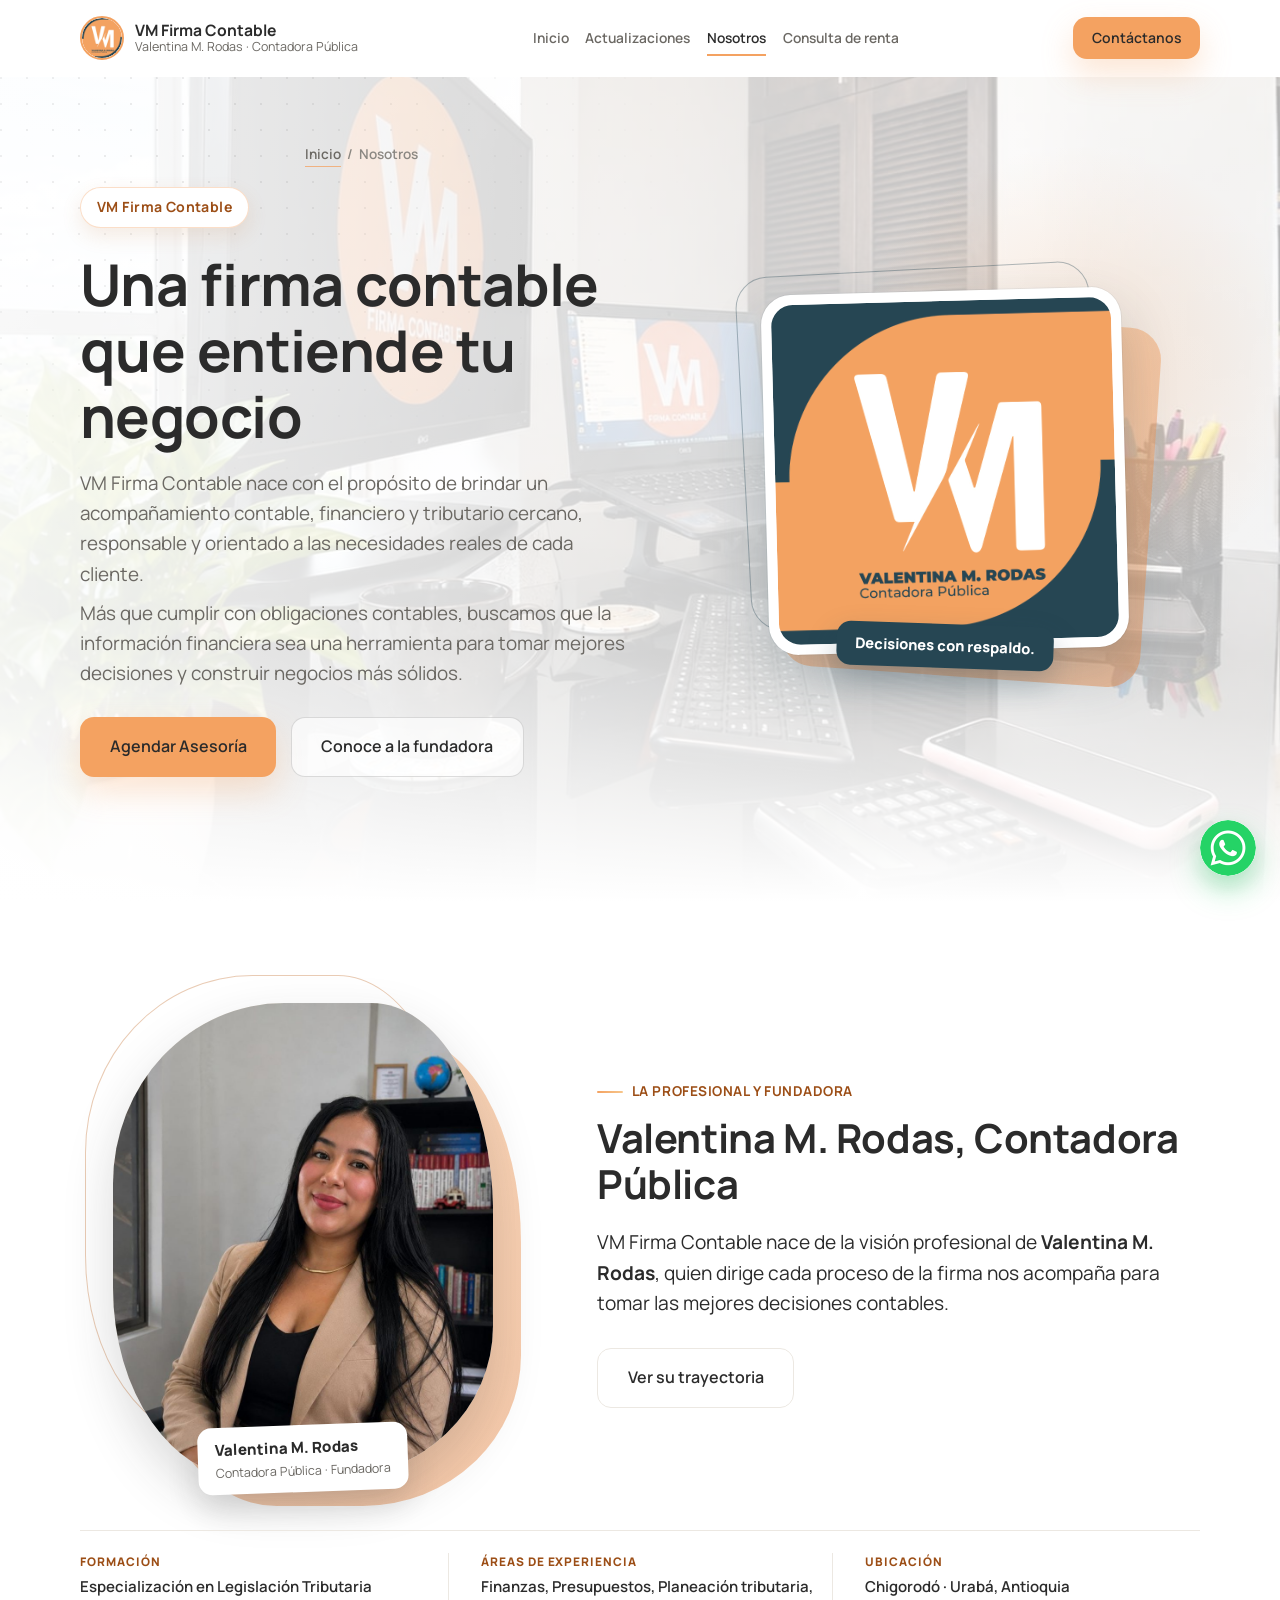
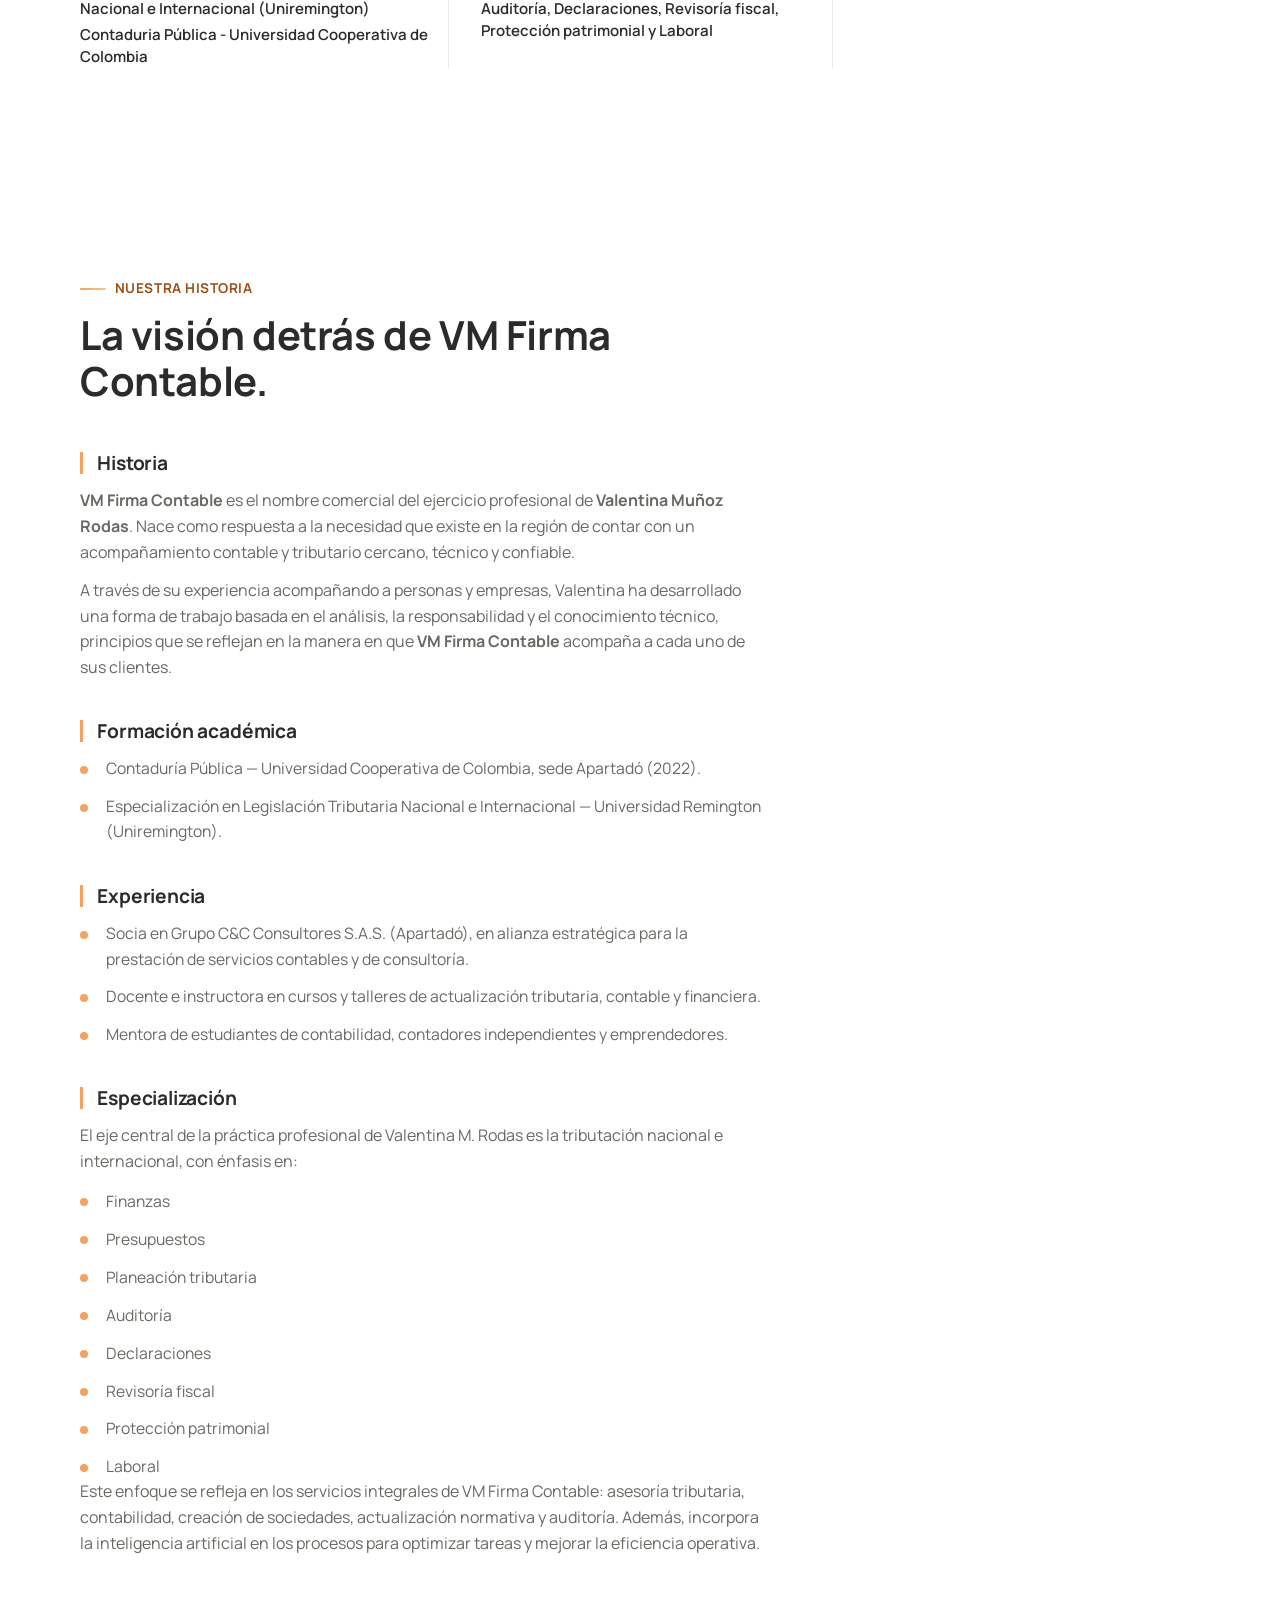
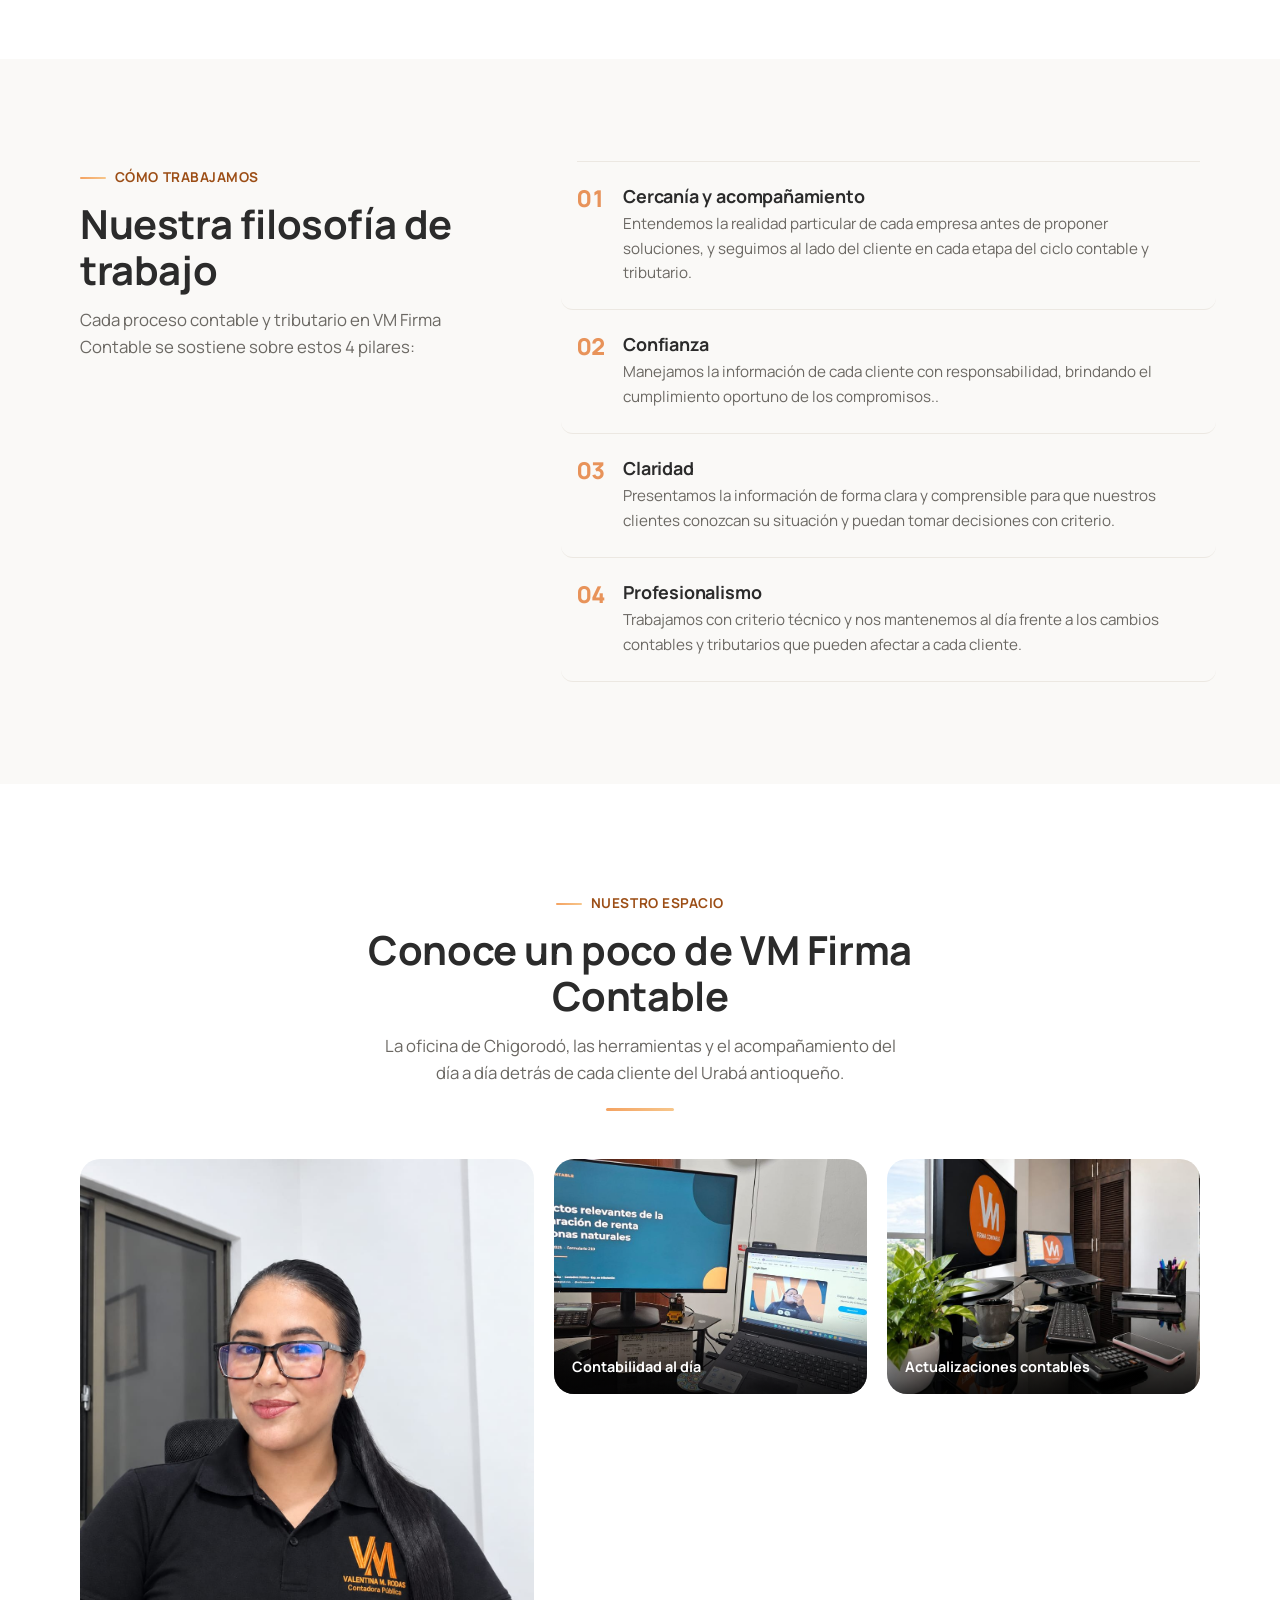
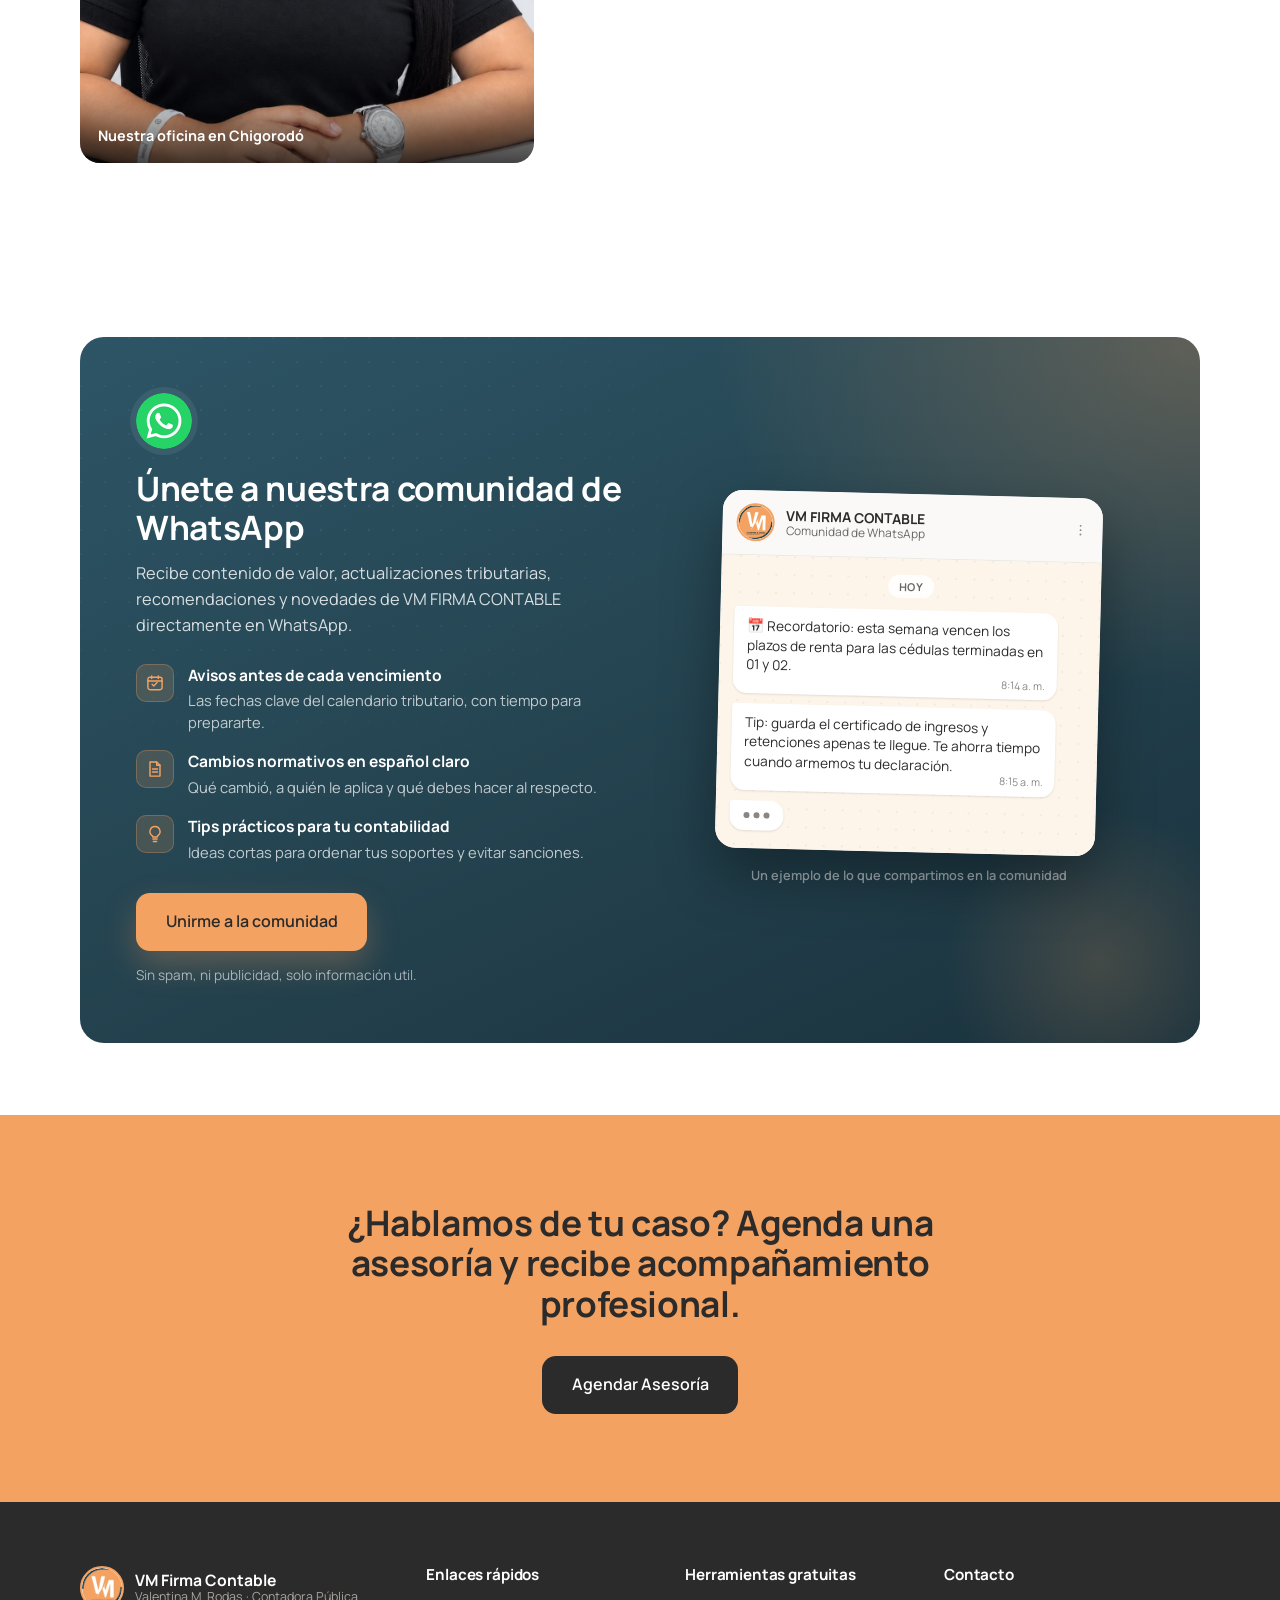
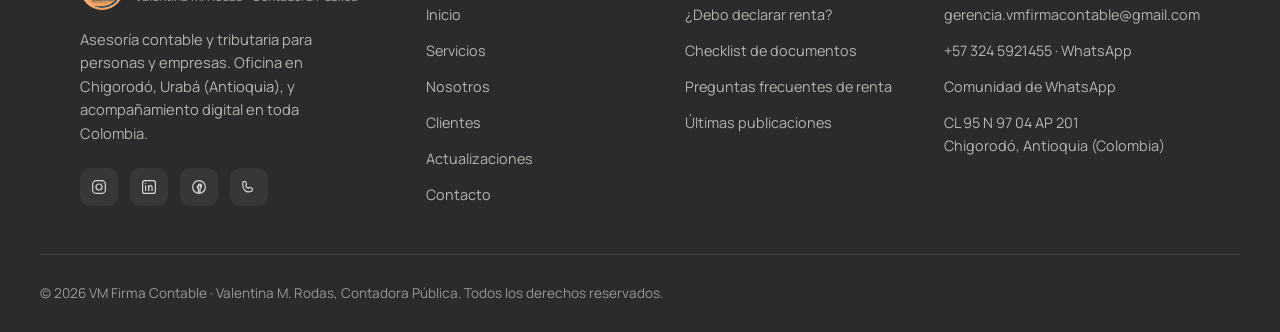
==== commit 46df3b7c: "Actualización imagenes" ====
--- a/biografia.html
+++ b/biografia.html
@@ -201,7 +201,7 @@
         <!-- Fotografía profesional de Valentina M. Rodas -->
         <figure class="hero-figure reveal">
           <div class="bio-portrait">
-            <img src="assets/equipo/valentina-retrato.jpg" width="820" height="1367" decoding="async" alt="Retrato de Valentina M. Rodas, contadora pública y fundadora de VM Firma Contable">
+            <img src="assets/equipo/valentina-retrato.jpeg" width="820" height="1367" decoding="async" alt="Retrato de Valentina M. Rodas, contadora pública y fundadora de VM Firma Contable">
           </div>
           <figcaption class="hero-figure__caption">
             <span class="hero-figure__name">Valentina M. Rodas</span>
@@ -227,6 +227,7 @@
           <li>
             <span>Formación</span>
             <strong>Especialización en Legislación Tributaria Nacional e Internacional (Uniremington)</strong>
+            <strong>Contaduria Pública - Universidad Cooperativa de Colombia</strong>
           </li>
           <li>
             <span>Áreas de Experiencia</span>
@@ -294,7 +295,7 @@
               <li>Protección patrimonial</li>
               <li>Laboral</li>
             </ul>
-            <p>Ese enfoque se traduce en los <a href="index.html#servicios">servicios de VM Firma Contable</a>: asesoría fiscal y tributaria, contabilidad y registro financiero, creación de sociedades, asesoría en cambios normativos, auditoría interna y apoyo para auditorías externas.</p>
+            <p>Este enfoque se refleja en los <a href="index.html#servicios">servicios integrales de VM Firma Contable</a>: asesoría tributaria, contabilidad, creación de sociedades, actualización normativa y auditoría. Además, incorpora la inteligencia artificial en los procesos para optimizar tareas y mejorar la eficiencia operativa.</p>
           </div>
         </div>
 
@@ -358,7 +359,7 @@
 
         <div class="espacio__grid">
           <figure class="photo-slot reveal">
-            <img src="assets/equipo/oficina.jpg" width="700" height="876" loading="lazy" decoding="async" alt="Oficina de VM Firma Contable en Chigorodó">
+            <img src="assets/equipo/oficina.jpeg" width="700" height="876" loading="lazy" decoding="async" alt="Oficina de VM Firma Contable en Chigorodó">
             <figcaption class="photo-slot__caption">Nuestra oficina en Chigorodó</figcaption>
           </figure>
 
